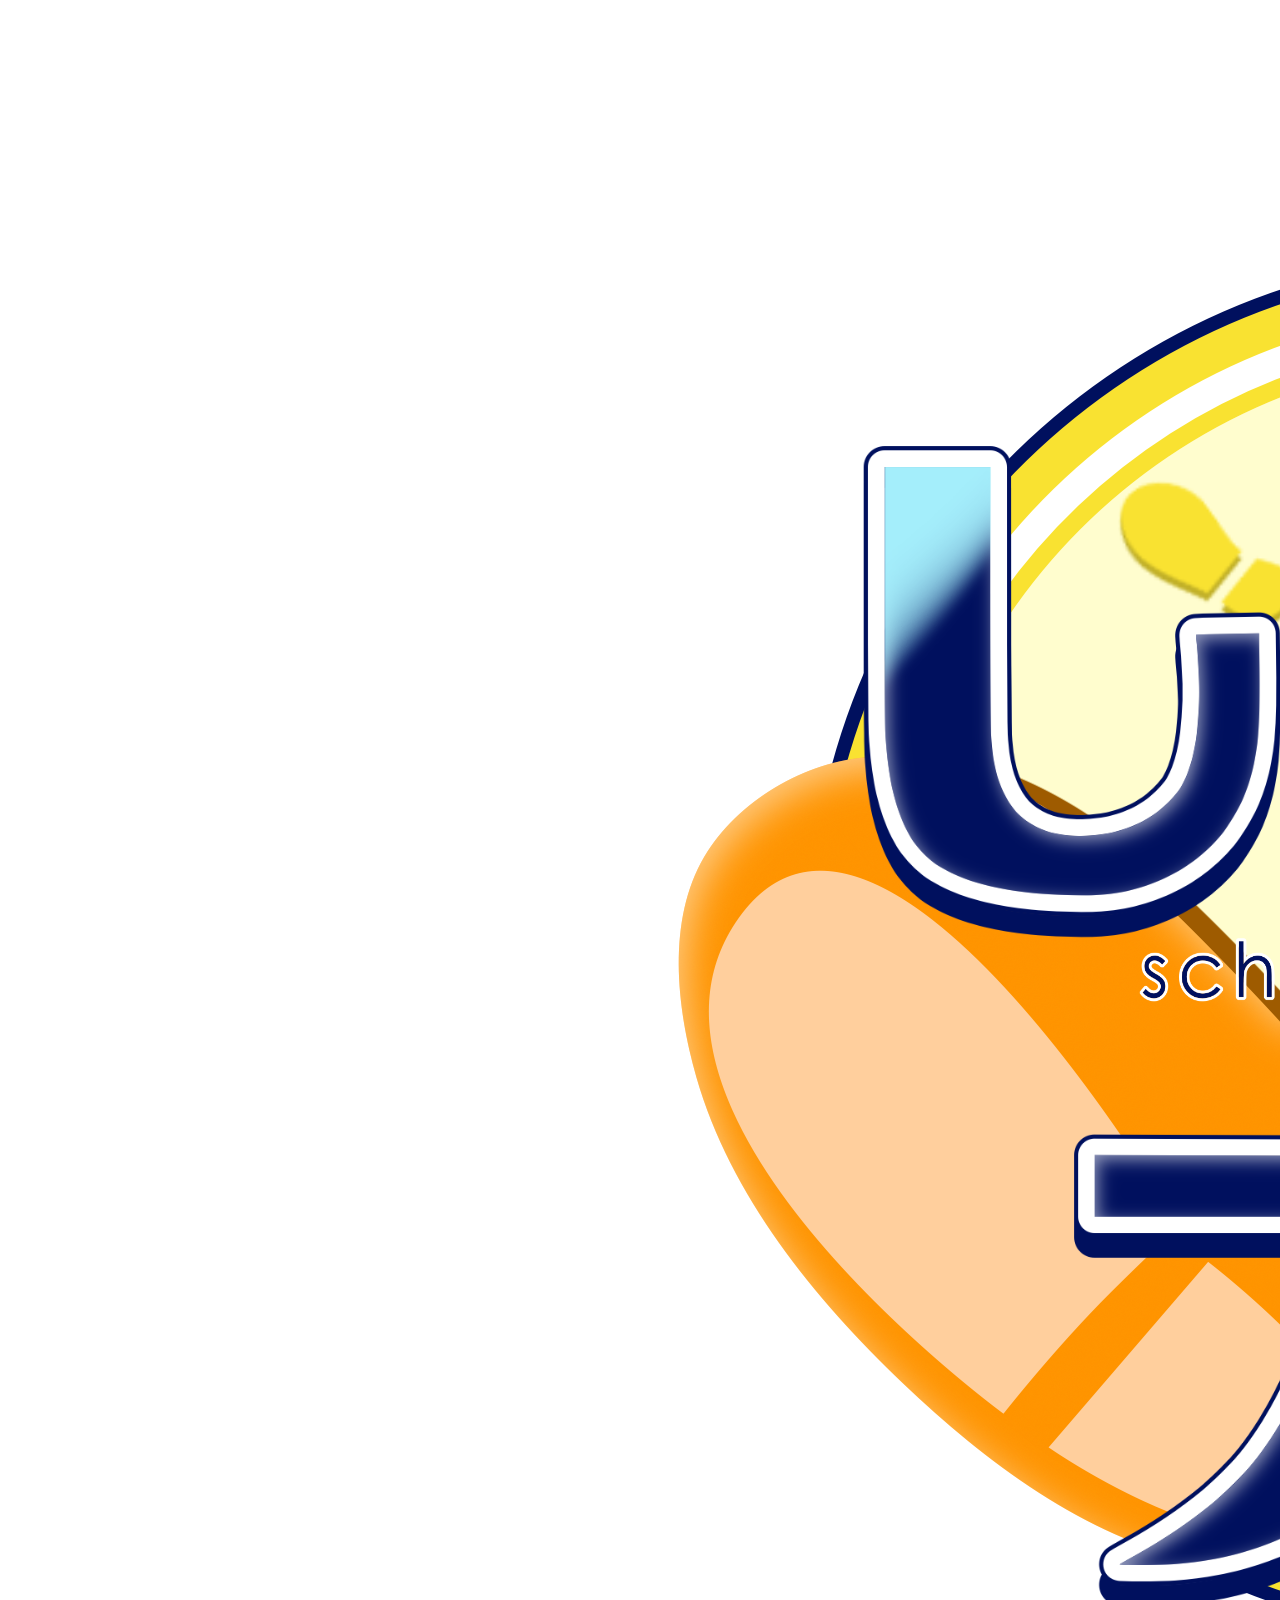
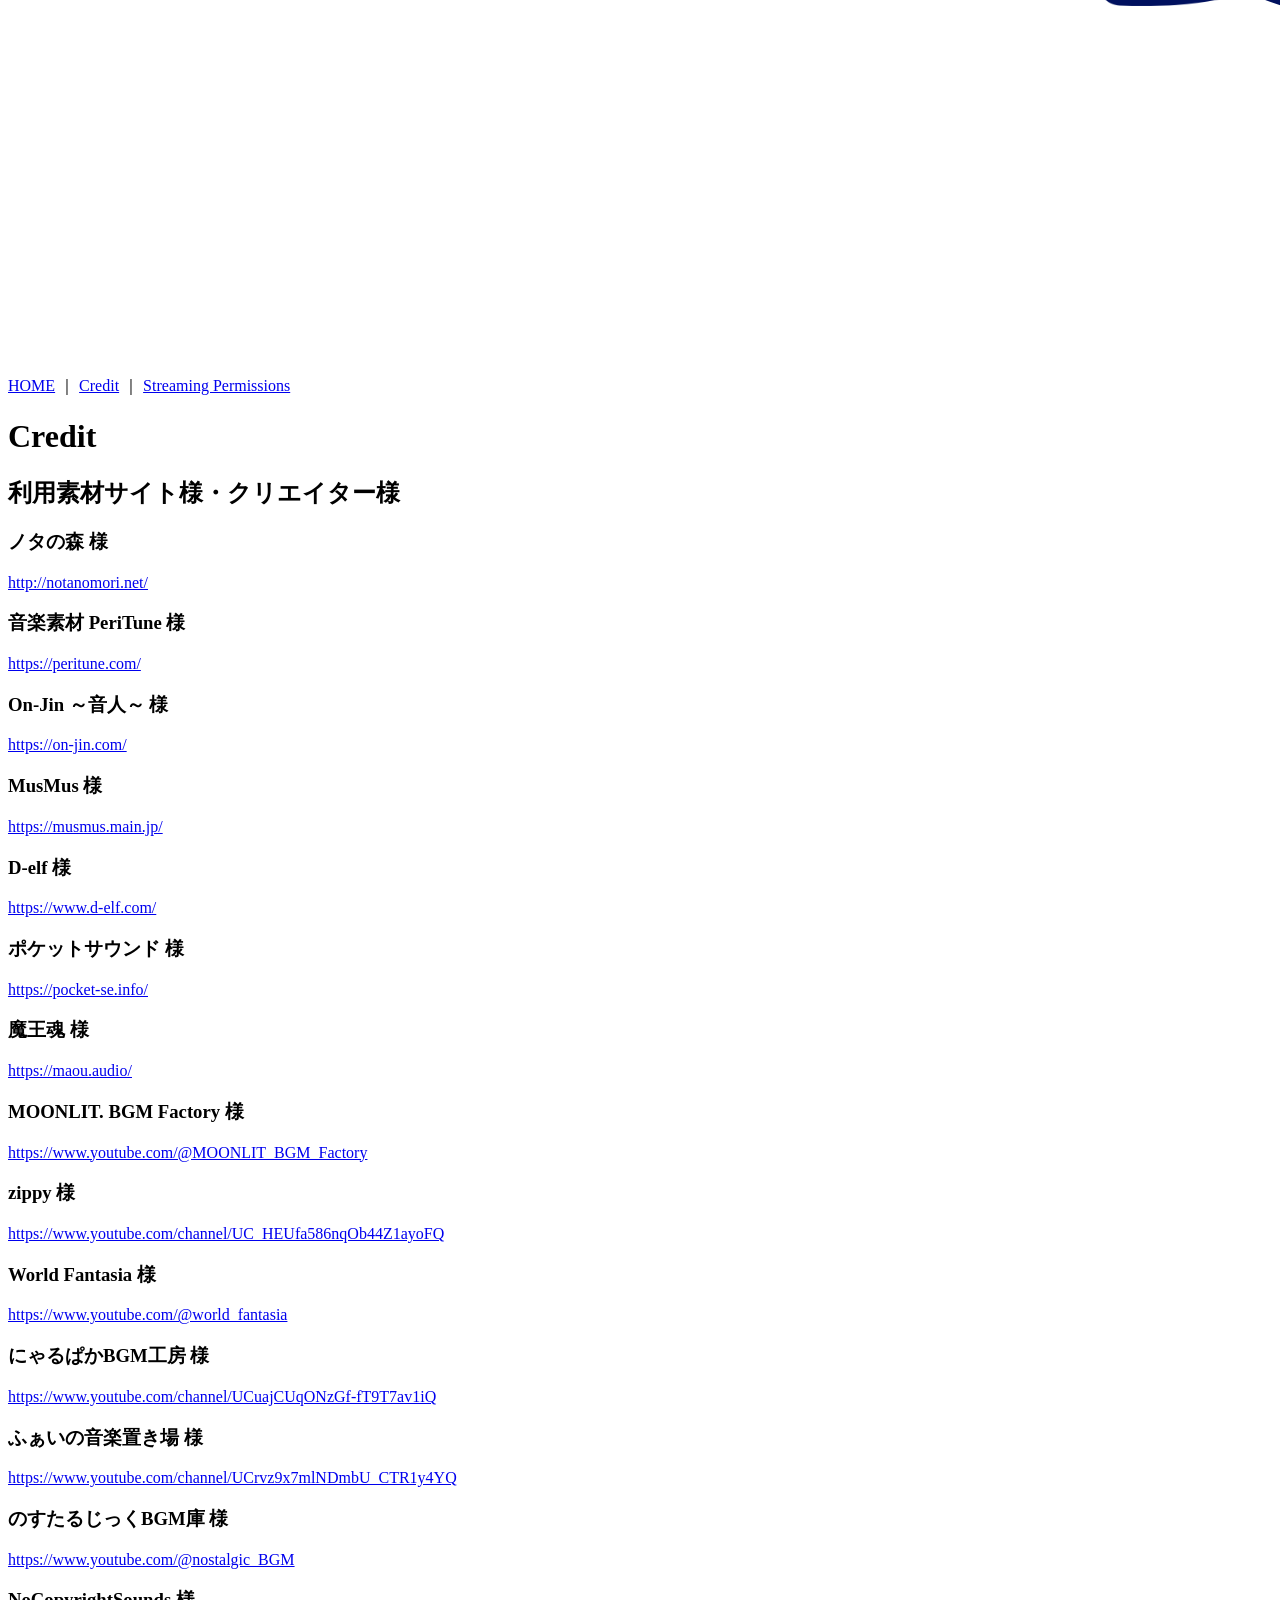
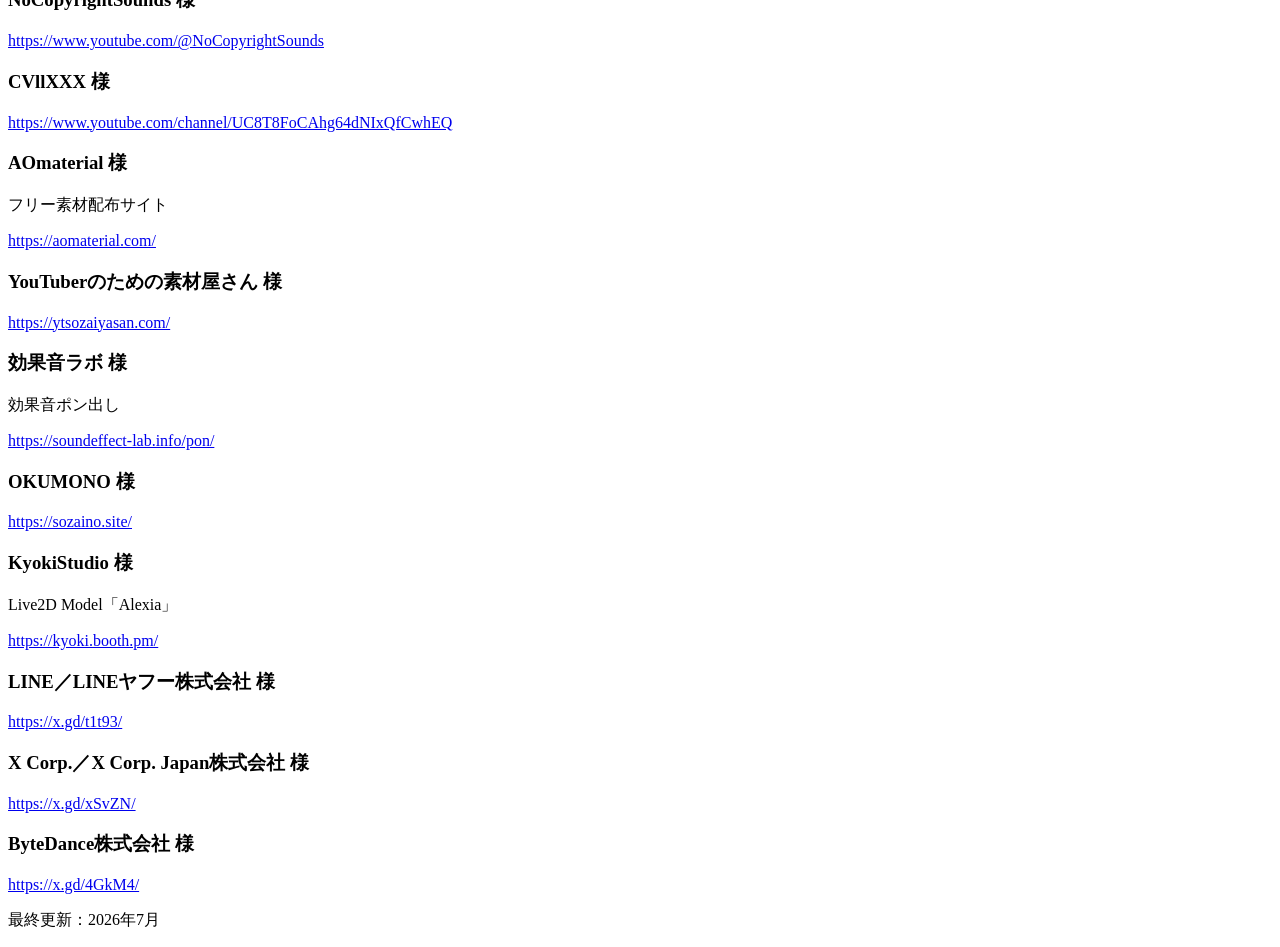
==== credit.html @ 4bc51a82 "Create credit.html" ====
<!DOCTYPE html>
<html lang="ja">
<head>
  <meta charset="UTF-8">
  <meta name="viewport" content="width=device-width, initial-scale=1.0">

  <title>Credit｜しゅりプロ</title>

  <meta
    name="description"
    content="しゅりプロが利用しているBGM、効果音、画像、動画素材等のクレジット一覧です。"
  >

  <link rel="stylesheet" href="./style.css">
</head>

<body>

  <div class="page">

    <!-- ロゴ -->
    <header class="site-header">
      <a href="./index.html" class="logo-link" aria-label="HOMEへ戻る">
        <img
          src="./images/shuripro_logo.png"
          alt="しゅりプロ"
          class="site-logo"
        >
      </a>
    </header>

    <!-- ナビゲーション -->
    <nav class="global-nav" aria-label="メインメニュー">
      <a href="./index.html" class="nav-link">HOME</a>
      <span class="nav-separator">｜</span>

      <a href="./credit.html" class="nav-link active">Credit</a>
      <span class="nav-separator">｜</span>

      <a href="./permissions.html" class="nav-link">
        Streaming Permissions
      </a>
    </nav>

    <!-- メインコンテンツ -->
    <main class="main-content fade-in">

      <h1 class="page-title">Credit</h1>

      <section class="content-section">

        <h2 class="section-title">
          利用素材サイト様・クリエイター様
        </h2>

        <div class="credit-list">

          <article class="credit-item">
            <h3>ノタの森 様</h3>
            <a
              href="http://notanomori.net/"
              target="_blank"
              rel="noopener noreferrer"
            >
              http://notanomori.net/
            </a>
          </article>

          <article class="credit-item">
            <h3>音楽素材 PeriTune 様</h3>
            <a
              href="https://peritune.com/"
              target="_blank"
              rel="noopener noreferrer"
            >
              https://peritune.com/
            </a>
          </article>

          <article class="credit-item">
            <h3>On-Jin ～音人～ 様</h3>
            <a
              href="https://on-jin.com/"
              target="_blank"
              rel="noopener noreferrer"
            >
              https://on-jin.com/
            </a>
          </article>

          <article class="credit-item">
            <h3>MusMus 様</h3>
            <a
              href="https://musmus.main.jp/"
              target="_blank"
              rel="noopener noreferrer"
            >
              https://musmus.main.jp/
            </a>
          </article>

          <article class="credit-item">
            <h3>D-elf 様</h3>
            <a
              href="https://www.d-elf.com/"
              target="_blank"
              rel="noopener noreferrer"
            >
              https://www.d-elf.com/
            </a>
          </article>

          <article class="credit-item">
            <h3>ポケットサウンド 様</h3>
            <a
              href="https://pocket-se.info/"
              target="_blank"
              rel="noopener noreferrer"
            >
              https://pocket-se.info/
            </a>
          </article>

          <article class="credit-item">
            <h3>魔王魂 様</h3>
            <a
              href="https://maou.audio/"
              target="_blank"
              rel="noopener noreferrer"
            >
              https://maou.audio/
            </a>
          </article>

          <article class="credit-item">
            <h3>MOONLIT. BGM Factory 様</h3>
            <a
              href="https://www.youtube.com/@MOONLIT_BGM_Factory"
              target="_blank"
              rel="noopener noreferrer"
            >
              https://www.youtube.com/@MOONLIT_BGM_Factory
            </a>
          </article>

          <article class="credit-item">
            <h3>zippy 様</h3>
            <a
              href="https://www.youtube.com/channel/UC_HEUfa586nqOb44Z1ayoFQ"
              target="_blank"
              rel="noopener noreferrer"
            >
              https://www.youtube.com/channel/UC_HEUfa586nqOb44Z1ayoFQ
            </a>
          </article>

          <article class="credit-item">
            <h3>World Fantasia 様</h3>
            <a
              href="https://www.youtube.com/@world_fantasia"
              target="_blank"
              rel="noopener noreferrer"
            >
              https://www.youtube.com/@world_fantasia
            </a>
          </article>

          <article class="credit-item">
            <h3>にゃるぱかBGM工房 様</h3>
            <a
              href="https://www.youtube.com/channel/UCuajCUqONzGf-fT9T7av1iQ"
              target="_blank"
              rel="noopener noreferrer"
            >
              https://www.youtube.com/channel/UCuajCUqONzGf-fT9T7av1iQ
            </a>
          </article>

          <article class="credit-item">
            <h3>ふぁいの音楽置き場 様</h3>
            <a
              href="https://www.youtube.com/channel/UCrvz9x7mlNDmbU_CTR1y4YQ"
              target="_blank"
              rel="noopener noreferrer"
            >
              https://www.youtube.com/channel/UCrvz9x7mlNDmbU_CTR1y4YQ
            </a>
          </article>

          <article class="credit-item">
            <h3>のすたるじっくBGM庫 様</h3>
            <a
              href="https://www.youtube.com/@nostalgic_BGM"
              target="_blank"
              rel="noopener noreferrer"
            >
              https://www.youtube.com/@nostalgic_BGM
            </a>
          </article>

          <article class="credit-item">
            <h3>NoCopyrightSounds 様</h3>
            <a
              href="https://www.youtube.com/@NoCopyrightSounds"
              target="_blank"
              rel="noopener noreferrer"
            >
              https://www.youtube.com/@NoCopyrightSounds
            </a>
          </article>

          <article class="credit-item">
            <h3>CVllXXX 様</h3>
            <a
              href="https://www.youtube.com/channel/UC8T8FoCAhg64dNIxQfCwhEQ"
              target="_blank"
              rel="noopener noreferrer"
            >
              https://www.youtube.com/channel/UC8T8FoCAhg64dNIxQfCwhEQ
            </a>
          </article>

          <article class="credit-item">
            <h3>AOmaterial 様</h3>
            <p class="item-description">フリー素材配布サイト</p>
            <a
              href="https://aomaterial.com/"
              target="_blank"
              rel="noopener noreferrer"
            >
              https://aomaterial.com/
            </a>
          </article>

          <article class="credit-item">
            <h3>YouTuberのための素材屋さん 様</h3>
            <a
              href="https://ytsozaiyasan.com/"
              target="_blank"
              rel="noopener noreferrer"
            >
              https://ytsozaiyasan.com/
            </a>
          </article>

          <article class="credit-item">
            <h3>効果音ラボ 様</h3>
            <p class="item-description">効果音ポン出し</p>
            <a
              href="https://soundeffect-lab.info/pon/"
              target="_blank"
              rel="noopener noreferrer"
            >
              https://soundeffect-lab.info/pon/
            </a>
          </article>

          <article class="credit-item">
            <h3>OKUMONO 様</h3>
            <a
              href="https://sozaino.site/"
              target="_blank"
              rel="noopener noreferrer"
            >
              https://sozaino.site/
            </a>
          </article>

          <article class="credit-item">
            <h3>KyokiStudio 様</h3>
            <p class="item-description">
              Live2D Model「Alexia」
            </p>
            <a
              href="https://kyoki.booth.pm/"
              target="_blank"
              rel="noopener noreferrer"
            >
              https://kyoki.booth.pm/
            </a>
          </article>

          <article class="credit-item">
            <h3>LINE／LINEヤフー株式会社 様</h3>
            <a
              href="https://x.gd/t1t93/"
              target="_blank"
              rel="noopener noreferrer"
            >
              https://x.gd/t1t93/
            </a>
          </article>

          <article class="credit-item">
            <h3>X Corp.／X Corp. Japan株式会社 様</h3>
            <a
              href="https://x.gd/xSvZN/"
              target="_blank"
              rel="noopener noreferrer"
            >
              https://x.gd/xSvZN/
            </a>
          </article>

          <article class="credit-item">
            <h3>ByteDance株式会社 様</h3>
            <a
              href="https://x.gd/4GkM4/"
              target="_blank"
              rel="noopener noreferrer"
            >
              https://x.gd/4GkM4/
            </a>
          </article>

        </div>

      </section>

      <p class="updated">
        最終更新：2026年7月
      </p>

    </main>



  </div>

</body>
</html>
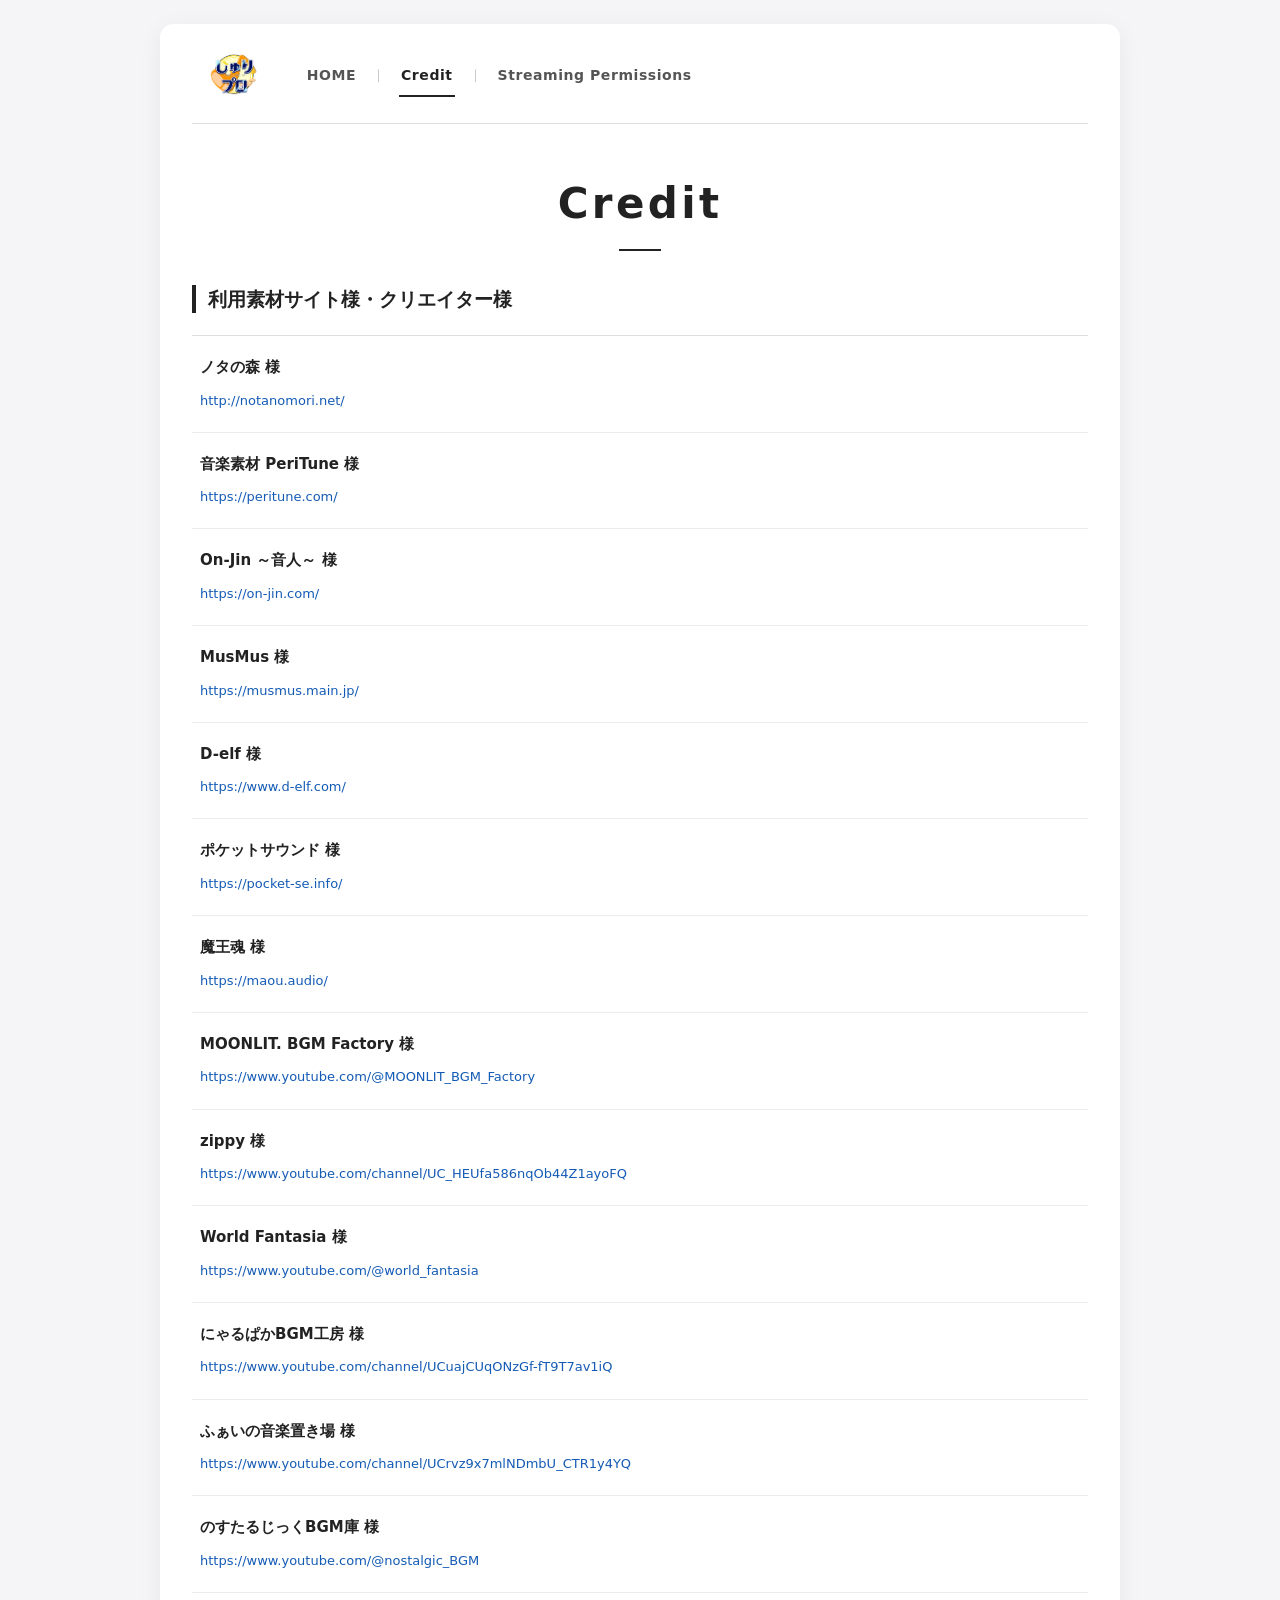
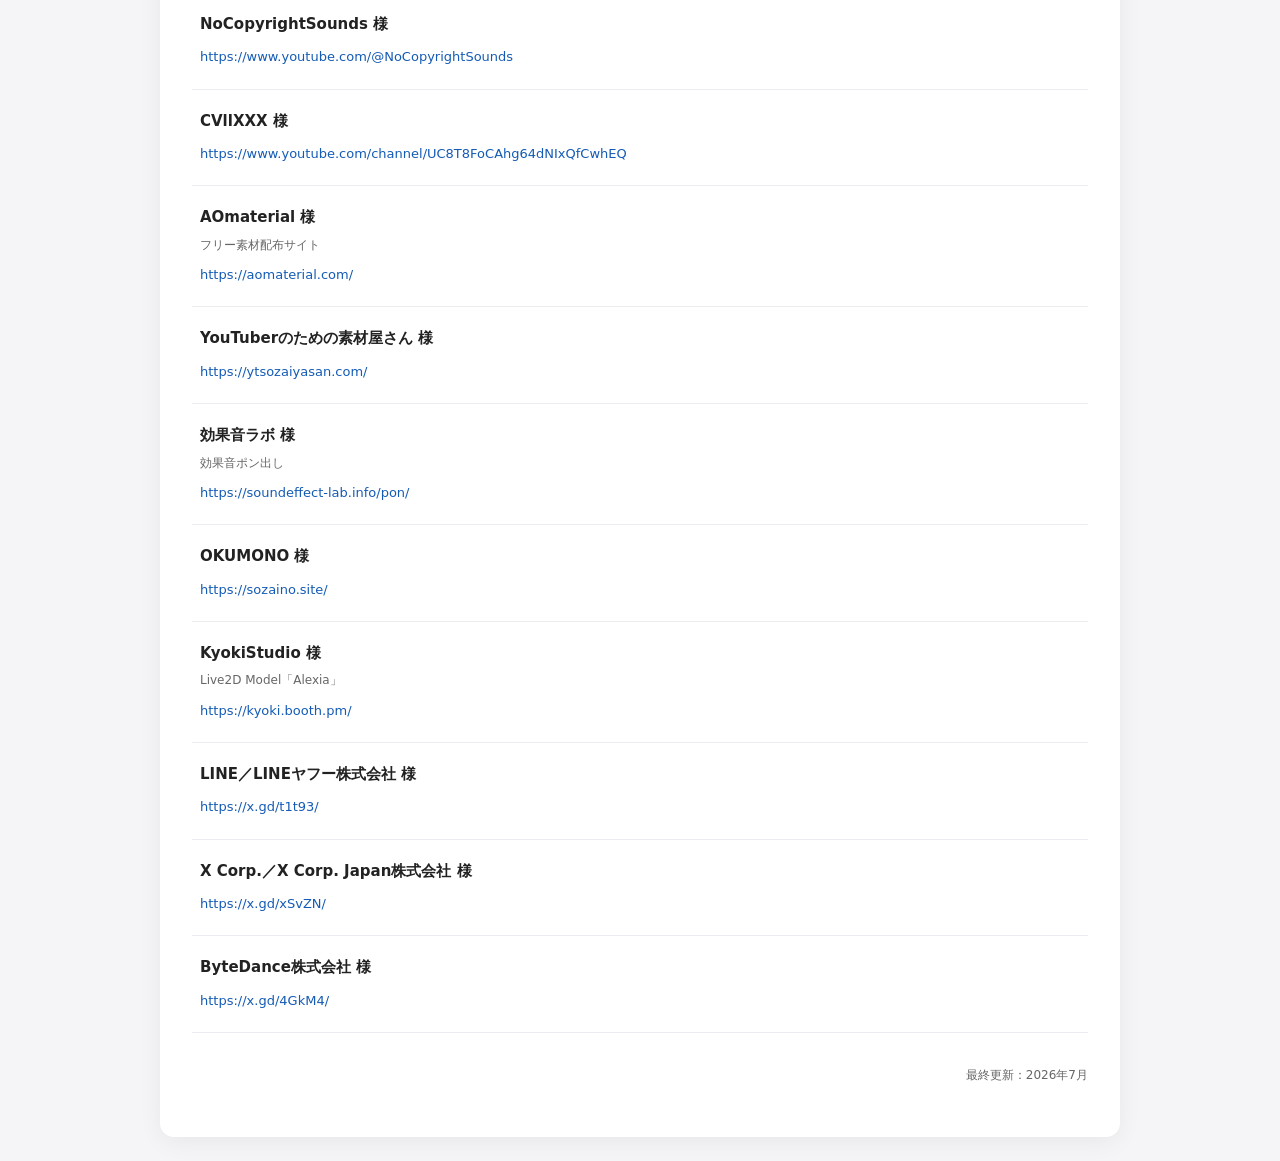
==== commit bc90d03d: "Update credit.html" ====
--- a/credit.html
+++ b/credit.html
@@ -1,8 +1,13 @@
 <!DOCTYPE html>
 <html lang="ja">
+
 <head>
   <meta charset="UTF-8">
-  <meta name="viewport" content="width=device-width, initial-scale=1.0">
+
+  <meta
+    name="viewport"
+    content="width=device-width, initial-scale=1.0"
+  >
 
   <title>Credit｜しゅりプロ</title>
 
@@ -11,36 +16,64 @@
     content="しゅりプロが利用しているBGM、効果音、画像、動画素材等のクレジット一覧です。"
   >
 
-  <link rel="stylesheet" href="./style.css">
+  <link
+    rel="stylesheet"
+    href="./style.css"
+  >
 </head>
 
 <body>
 
   <div class="page">
 
-    <!-- ロゴ -->
+    <!-- ヘッダー -->
     <header class="site-header">
-      <a href="./index.html" class="logo-link" aria-label="HOMEへ戻る">
+
+      <!-- 事務所ロゴ -->
+      <a
+        href="./index.html"
+        class="logo-link"
+        aria-label="HOMEへ戻る"
+      >
         <img
           src="./images/shuripro_logo.png"
           alt="しゅりプロ"
           class="site-logo"
         >
       </a>
+
+      <!-- ナビゲーション -->
+      <nav
+        class="global-nav"
+        aria-label="メインメニュー"
+      >
+        <a
+          href="./index.html"
+          class="nav-link"
+        >
+          HOME
+        </a>
+
+        <span class="nav-separator">｜</span>
+
+        <a
+          href="./credit.html"
+          class="nav-link active"
+        >
+          Credit
+        </a>
+
+        <span class="nav-separator">｜</span>
+
+        <a
+          href="./permissions.html"
+          class="nav-link"
+        >
+          Streaming Permissions
+        </a>
+      </nav>
+
     </header>
-
-    <!-- ナビゲーション -->
-    <nav class="global-nav" aria-label="メインメニュー">
-      <a href="./index.html" class="nav-link">HOME</a>
-      <span class="nav-separator">｜</span>
-
-      <a href="./credit.html" class="nav-link active">Credit</a>
-      <span class="nav-separator">｜</span>
-
-      <a href="./permissions.html" class="nav-link">
-        Streaming Permissions
-      </a>
-    </nav>
 
     <!-- メインコンテンツ -->
     <main class="main-content fade-in">
@@ -57,6 +90,7 @@
 
           <article class="credit-item">
             <h3>ノタの森 様</h3>
+
             <a
               href="http://notanomori.net/"
               target="_blank"
@@ -68,6 +102,7 @@
 
           <article class="credit-item">
             <h3>音楽素材 PeriTune 様</h3>
+
             <a
               href="https://peritune.com/"
               target="_blank"
@@ -79,6 +114,7 @@
 
           <article class="credit-item">
             <h3>On-Jin ～音人～ 様</h3>
+
             <a
               href="https://on-jin.com/"
               target="_blank"
@@ -90,6 +126,7 @@
 
           <article class="credit-item">
             <h3>MusMus 様</h3>
+
             <a
               href="https://musmus.main.jp/"
               target="_blank"
@@ -101,6 +138,7 @@
 
           <article class="credit-item">
             <h3>D-elf 様</h3>
+
             <a
               href="https://www.d-elf.com/"
               target="_blank"
@@ -112,6 +150,7 @@
 
           <article class="credit-item">
             <h3>ポケットサウンド 様</h3>
+
             <a
               href="https://pocket-se.info/"
               target="_blank"
@@ -123,6 +162,7 @@
 
           <article class="credit-item">
             <h3>魔王魂 様</h3>
+
             <a
               href="https://maou.audio/"
               target="_blank"
@@ -134,6 +174,7 @@
 
           <article class="credit-item">
             <h3>MOONLIT. BGM Factory 様</h3>
+
             <a
               href="https://www.youtube.com/@MOONLIT_BGM_Factory"
               target="_blank"
@@ -145,6 +186,7 @@
 
           <article class="credit-item">
             <h3>zippy 様</h3>
+
             <a
               href="https://www.youtube.com/channel/UC_HEUfa586nqOb44Z1ayoFQ"
               target="_blank"
@@ -156,6 +198,7 @@
 
           <article class="credit-item">
             <h3>World Fantasia 様</h3>
+
             <a
               href="https://www.youtube.com/@world_fantasia"
               target="_blank"
@@ -167,6 +210,7 @@
 
           <article class="credit-item">
             <h3>にゃるぱかBGM工房 様</h3>
+
             <a
               href="https://www.youtube.com/channel/UCuajCUqONzGf-fT9T7av1iQ"
               target="_blank"
@@ -178,6 +222,7 @@
 
           <article class="credit-item">
             <h3>ふぁいの音楽置き場 様</h3>
+
             <a
               href="https://www.youtube.com/channel/UCrvz9x7mlNDmbU_CTR1y4YQ"
               target="_blank"
@@ -189,6 +234,7 @@
 
           <article class="credit-item">
             <h3>のすたるじっくBGM庫 様</h3>
+
             <a
               href="https://www.youtube.com/@nostalgic_BGM"
               target="_blank"
@@ -200,6 +246,7 @@
 
           <article class="credit-item">
             <h3>NoCopyrightSounds 様</h3>
+
             <a
               href="https://www.youtube.com/@NoCopyrightSounds"
               target="_blank"
@@ -211,6 +258,7 @@
 
           <article class="credit-item">
             <h3>CVllXXX 様</h3>
+
             <a
               href="https://www.youtube.com/channel/UC8T8FoCAhg64dNIxQfCwhEQ"
               target="_blank"
@@ -222,7 +270,11 @@
 
           <article class="credit-item">
             <h3>AOmaterial 様</h3>
-            <p class="item-description">フリー素材配布サイト</p>
+
+            <p class="item-description">
+              フリー素材配布サイト
+            </p>
+
             <a
               href="https://aomaterial.com/"
               target="_blank"
@@ -234,6 +286,7 @@
 
           <article class="credit-item">
             <h3>YouTuberのための素材屋さん 様</h3>
+
             <a
               href="https://ytsozaiyasan.com/"
               target="_blank"
@@ -245,7 +298,11 @@
 
           <article class="credit-item">
             <h3>効果音ラボ 様</h3>
-            <p class="item-description">効果音ポン出し</p>
+
+            <p class="item-description">
+              効果音ポン出し
+            </p>
+
             <a
               href="https://soundeffect-lab.info/pon/"
               target="_blank"
@@ -257,6 +314,7 @@
 
           <article class="credit-item">
             <h3>OKUMONO 様</h3>
+
             <a
               href="https://sozaino.site/"
               target="_blank"
@@ -268,9 +326,11 @@
 
           <article class="credit-item">
             <h3>KyokiStudio 様</h3>
+
             <p class="item-description">
               Live2D Model「Alexia」
             </p>
+
             <a
               href="https://kyoki.booth.pm/"
               target="_blank"
@@ -282,6 +342,7 @@
 
           <article class="credit-item">
             <h3>LINE／LINEヤフー株式会社 様</h3>
+
             <a
               href="https://x.gd/t1t93/"
               target="_blank"
@@ -293,6 +354,7 @@
 
           <article class="credit-item">
             <h3>X Corp.／X Corp. Japan株式会社 様</h3>
+
             <a
               href="https://x.gd/xSvZN/"
               target="_blank"
@@ -304,6 +366,7 @@
 
           <article class="credit-item">
             <h3>ByteDance株式会社 様</h3>
+
             <a
               href="https://x.gd/4GkM4/"
               target="_blank"
@@ -323,9 +386,8 @@
 
     </main>
 
-
-
   </div>
 
 </body>
+
 </html>
--- a/style.css
+++ b/style.css
@@ -0,0 +1,733 @@
+/* =========================
+   基本設定
+========================= */
+
+:root {
+  --background-color: #f5f5f7;
+  --page-color: #ffffff;
+  --text-color: #222222;
+  --sub-text-color: #666666;
+  --border-color: #dedee3;
+  --light-border-color: #ececf0;
+  --link-color: #145bb5;
+  --accent-color: #222222;
+  --soft-background: #f8f8fa;
+  --success-color: #276749;
+  --success-background: #e7f6ed;
+}
+
+* {
+  box-sizing: border-box;
+}
+
+html {
+  scroll-behavior: smooth;
+}
+
+body {
+  margin: 0;
+  padding: 24px 12px;
+  font-family:
+    -apple-system,
+    BlinkMacSystemFont,
+    "Noto Sans JP",
+    "Yu Gothic",
+    "YuGothic",
+    "Hiragino Kaku Gothic ProN",
+    system-ui,
+    sans-serif;
+  line-height: 1.7;
+  background: var(--background-color);
+  color: var(--text-color);
+}
+
+a {
+  color: inherit;
+}
+
+img {
+  max-width: 100%;
+  height: auto;
+}
+
+
+/* =========================
+   ページ全体
+========================= */
+
+.page {
+  width: 100%;
+  max-width: 960px;
+  margin: 0 auto;
+  padding: 0 32px 36px;
+  background: var(--page-color);
+  border-radius: 14px;
+  box-shadow: 0 5px 24px rgba(0, 0, 0, 0.06);
+}
+
+
+/* =========================
+   ヘッダー
+========================= */
+
+.site-header {
+  display: flex;
+  align-items: center;
+  gap: 28px;
+  width: 100%;
+  padding: 24px 0 20px;
+  border-bottom: 1px solid var(--border-color);
+}
+
+
+/* =========================
+   ロゴ
+========================= */
+
+.logo-link {
+  display: inline-flex;
+  flex-shrink: 0;
+  align-items: center;
+  text-decoration: none;
+}
+
+.site-logo {
+  display: block;
+  width: auto;
+  height: 55px;
+  margin: 0;
+}
+
+
+/* =========================
+   ナビゲーション
+========================= */
+
+.global-nav {
+  display: flex;
+  justify-content: flex-start;
+  align-items: center;
+  gap: 14px;
+  width: auto;
+  padding: 0;
+  border: none;
+  text-align: left;
+}
+
+.nav-link {
+  position: relative;
+  display: inline-block;
+  flex-shrink: 0;
+  padding: 4px 2px;
+  color: #555555;
+  font-size: 14px;
+  font-weight: 600;
+  letter-spacing: 0.04em;
+  text-decoration: none;
+  transition:
+    color 0.25s ease,
+    transform 0.25s ease;
+}
+
+.nav-link::after {
+  content: "";
+  position: absolute;
+  right: 0;
+  bottom: -6px;
+  left: 0;
+  width: 0;
+  height: 2px;
+  margin: auto;
+  background: var(--accent-color);
+  transition: width 0.25s ease;
+}
+
+.nav-link:hover {
+  color: var(--text-color);
+  transform: translateY(-1px);
+}
+
+.nav-link:hover::after,
+.nav-link.active::after {
+  width: 100%;
+}
+
+.nav-link.active {
+  color: var(--text-color);
+}
+
+.nav-separator {
+  flex-shrink: 0;
+  color: #bbbbc1;
+  font-size: 13px;
+}
+
+
+/* =========================
+   メインコンテンツ
+========================= */
+
+.main-content {
+  padding: 54px 0 16px;
+}
+
+.page-title {
+  margin: 0 0 34px;
+  font-size: clamp(28px, 5vw, 42px);
+  font-weight: 700;
+  line-height: 1.25;
+  letter-spacing: 0.08em;
+  text-align: center;
+}
+
+.page-title::after {
+  content: "";
+  display: block;
+  width: 42px;
+  height: 2px;
+  margin: 18px auto 0;
+  background: var(--accent-color);
+}
+
+.page-subtitle {
+  max-width: 720px;
+  margin: -14px auto 40px;
+  color: var(--sub-text-color);
+  font-size: 14px;
+  text-align: center;
+}
+
+.content-section {
+  margin-top: 12px;
+}
+
+.section-title {
+  margin: 0 0 22px;
+  padding-left: 12px;
+  border-left: 4px solid var(--accent-color);
+  font-size: 19px;
+  line-height: 1.5;
+}
+
+
+/* =========================
+   HOME
+========================= */
+
+.intro-box {
+  padding: 27px 30px;
+  background: var(--soft-background);
+  border: 1px solid var(--light-border-color);
+  border-radius: 10px;
+}
+
+.lead {
+  margin: 0 0 16px;
+  font-size: 16px;
+}
+
+.note {
+  margin: 0;
+  color: #555555;
+  font-size: 13px;
+}
+
+.home-menu {
+  display: grid;
+  grid-template-columns: repeat(2, minmax(0, 1fr));
+  gap: 18px;
+  margin-top: 30px;
+}
+
+.menu-card {
+  position: relative;
+  display: flex;
+  flex-direction: column;
+  min-height: 150px;
+  padding: 25px 54px 25px 25px;
+  overflow: hidden;
+  border: 1px solid var(--border-color);
+  border-radius: 10px;
+  color: var(--text-color);
+  text-decoration: none;
+  transition:
+    transform 0.3s ease,
+    box-shadow 0.3s ease,
+    border-color 0.3s ease;
+}
+
+.menu-card:hover {
+  transform: translateY(-4px);
+  border-color: #bdbdc5;
+  box-shadow: 0 10px 26px rgba(0, 0, 0, 0.08);
+}
+
+.menu-card-en {
+  margin-bottom: 12px;
+  font-size: 18px;
+  font-weight: 700;
+  letter-spacing: 0.05em;
+}
+
+.menu-card-ja {
+  color: var(--sub-text-color);
+  font-size: 13px;
+}
+
+.menu-card-arrow {
+  position: absolute;
+  right: 23px;
+  bottom: 21px;
+  font-size: 25px;
+  line-height: 1;
+  transition: transform 0.3s ease;
+}
+
+.menu-card:hover .menu-card-arrow {
+  transform: translateX(5px);
+}
+
+
+/* =========================
+   Credit
+========================= */
+
+.credit-list {
+  border-top: 1px solid var(--border-color);
+}
+
+.credit-item {
+  margin: 0;
+  padding: 19px 8px;
+  border-bottom: 1px solid var(--light-border-color);
+  transition:
+    background-color 0.25s ease,
+    padding-left 0.25s ease;
+}
+
+.credit-item:hover {
+  padding-left: 14px;
+  background: #fafafd;
+}
+
+.credit-item h3 {
+  margin: 0 0 5px;
+  font-size: 15px;
+  font-weight: 600;
+}
+
+.credit-item a {
+  display: inline-block;
+  max-width: 100%;
+  color: var(--link-color);
+  font-size: 13px;
+  text-decoration: none;
+  overflow-wrap: anywhere;
+  word-break: break-word;
+}
+
+.credit-item a:hover {
+  text-decoration: underline;
+}
+
+.item-description {
+  margin: -1px 0 5px;
+  color: var(--sub-text-color);
+  font-size: 12px;
+}
+
+
+/* =========================
+   Streaming Permissions
+========================= */
+
+.permission-list {
+  display: flex;
+  flex-direction: column;
+  gap: 30px;
+}
+
+.permission-company {
+  overflow: hidden;
+  border: 1px solid var(--border-color);
+  border-radius: 12px;
+  background: #ffffff;
+  transition:
+    transform 0.3s ease,
+    box-shadow 0.3s ease;
+}
+
+.permission-company:hover {
+  transform: translateY(-3px);
+  box-shadow: 0 10px 26px rgba(0, 0, 0, 0.07);
+}
+
+.company-heading {
+  padding: 22px 25px;
+  background: var(--soft-background);
+  border-bottom: 1px solid var(--border-color);
+}
+
+.company-label {
+  margin: 0 0 5px;
+  color: #888890;
+  font-size: 10px;
+  font-weight: 700;
+  letter-spacing: 0.14em;
+}
+
+.company-name {
+  margin: 0;
+  font-size: 19px;
+  line-height: 1.5;
+}
+
+.permission-works {
+  padding: 0 25px;
+}
+
+.permission-work {
+  display: flex;
+  justify-content: space-between;
+  align-items: flex-start;
+  gap: 22px;
+  padding: 27px 0;
+  border-bottom: 1px solid var(--light-border-color);
+}
+
+.permission-work:last-child {
+  border-bottom: none;
+}
+
+.permission-information {
+  flex: 1;
+  min-width: 0;
+}
+
+.work-label {
+  margin: 0 0 3px;
+  color: #888890;
+  font-size: 10px;
+  font-weight: 700;
+  letter-spacing: 0.14em;
+}
+
+.work-title {
+  margin: 0 0 19px;
+  font-size: 22px;
+  line-height: 1.4;
+}
+
+.permission-details {
+  margin: 0;
+}
+
+.detail-row {
+  display: grid;
+  grid-template-columns: 140px 1fr;
+  gap: 14px;
+  padding: 8px 0;
+  border-top: 1px dotted #dddddf;
+}
+
+.detail-row dt {
+  color: var(--sub-text-color);
+  font-size: 13px;
+  font-weight: 500;
+}
+
+.detail-row dd {
+  margin: 0;
+  font-size: 13px;
+}
+
+.permission-status {
+  flex-shrink: 0;
+  padding-top: 4px;
+}
+
+.status-badge {
+  display: inline-flex;
+  align-items: center;
+  gap: 7px;
+  padding: 7px 12px;
+  color: var(--success-color);
+  background: var(--success-background);
+  border: 1px solid #c6e8d3;
+  border-radius: 999px;
+  font-size: 11px;
+  font-weight: 700;
+  white-space: nowrap;
+}
+
+.status-badge::before {
+  content: "";
+  width: 7px;
+  height: 7px;
+  background: #35a765;
+  border-radius: 50%;
+  animation: statusGlow 2.2s ease-in-out infinite;
+}
+
+.permission-notice {
+  margin-top: 32px;
+  padding: 19px 22px;
+  color: #555555;
+  background: var(--soft-background);
+  border-left: 3px solid #777777;
+  font-size: 12px;
+}
+
+.permission-notice p {
+  margin: 0;
+}
+
+.permission-notice p + p {
+  margin-top: 8px;
+}
+
+
+/* =========================
+   更新日
+========================= */
+
+.updated {
+  margin: 32px 0 0;
+  color: var(--sub-text-color);
+  font-size: 12px;
+  text-align: right;
+}
+
+
+/* =========================
+   アニメーション
+========================= */
+
+.fade-in {
+  animation: fadeIn 0.7s ease both;
+}
+
+@keyframes fadeIn {
+  from {
+    opacity: 0;
+    transform: translateY(8px);
+  }
+
+  to {
+    opacity: 1;
+    transform: translateY(0);
+  }
+}
+
+@keyframes statusGlow {
+  0%,
+  100% {
+    box-shadow: 0 0 0 0 rgba(53, 167, 101, 0.2);
+  }
+
+  50% {
+    box-shadow: 0 0 0 5px rgba(53, 167, 101, 0);
+  }
+}
+
+
+/* =========================
+   タブレット・スマートフォン
+========================= */
+
+@media (max-width: 760px) {
+  body {
+    padding: 0;
+    background: #ffffff;
+  }
+
+  .page {
+    max-width: none;
+    min-height: 100vh;
+    padding: 0 17px 30px;
+    border-radius: 0;
+    box-shadow: none;
+  }
+
+  .site-header {
+    flex-direction: column;
+    align-items: flex-start;
+    gap: 8px;
+    padding: 20px 0 14px;
+  }
+
+  .site-logo {
+    height: 48px;
+  }
+
+  .global-nav {
+    width: 100%;
+    gap: 8px;
+    padding: 10px 0 5px;
+    overflow-x: auto;
+    white-space: nowrap;
+    scrollbar-width: none;
+  }
+
+  .global-nav::-webkit-scrollbar {
+    display: none;
+  }
+
+  .nav-link {
+    font-size: 12px;
+  }
+
+  .nav-separator {
+    font-size: 11px;
+  }
+
+  .main-content {
+    padding-top: 42px;
+  }
+
+  .page-title {
+    margin-bottom: 29px;
+    font-size: 29px;
+  }
+
+  .page-subtitle {
+    margin-top: -10px;
+    margin-bottom: 31px;
+    font-size: 12px;
+  }
+
+  .intro-box {
+    padding: 21px 18px;
+  }
+
+  .lead {
+    font-size: 14px;
+  }
+
+  .lead br {
+    display: none;
+  }
+
+  .note {
+    font-size: 12px;
+  }
+
+  .home-menu {
+    grid-template-columns: 1fr;
+  }
+
+  .menu-card {
+    min-height: 135px;
+  }
+
+  .section-title {
+    font-size: 17px;
+  }
+
+  .credit-item {
+    padding-right: 3px;
+    padding-left: 3px;
+  }
+
+  .credit-item:hover {
+    padding-left: 7px;
+  }
+
+  .company-heading {
+    padding: 19px 18px;
+  }
+
+  .company-name {
+    font-size: 16px;
+  }
+
+  .permission-works {
+    padding: 0 18px;
+  }
+
+  .permission-work {
+    flex-direction: column;
+    gap: 18px;
+    padding: 23px 0;
+  }
+
+  .work-title {
+    font-size: 19px;
+  }
+
+  .detail-row {
+    grid-template-columns: 1fr;
+    gap: 2px;
+  }
+
+  .permission-status {
+    padding-top: 0;
+  }
+
+  .updated {
+    text-align: left;
+  }
+}
+
+
+/* =========================
+   小さいスマートフォン
+========================= */
+
+@media (max-width: 420px) {
+  .page {
+    padding-right: 14px;
+    padding-left: 14px;
+  }
+
+  .site-logo {
+    height: 44px;
+  }
+
+  .global-nav {
+    gap: 6px;
+  }
+
+  .nav-link {
+    font-size: 11px;
+  }
+
+  .nav-separator {
+    font-size: 10px;
+  }
+
+  .page-title {
+    font-size: 26px;
+  }
+
+  .intro-box {
+    padding: 18px 15px;
+  }
+
+  .menu-card {
+    padding: 22px 48px 22px 20px;
+  }
+
+  .menu-card-en {
+    font-size: 16px;
+  }
+}
+
+
+/* =========================
+   動きを減らす設定への対応
+========================= */
+
+@media (prefers-reduced-motion: reduce) {
+  html {
+    scroll-behavior: auto;
+  }
+
+  *,
+  *::before,
+  *::after {
+    animation-duration: 0.01ms !important;
+    animation-iteration-count: 1 !important;
+    transition-duration: 0.01ms !important;
+  }
+}
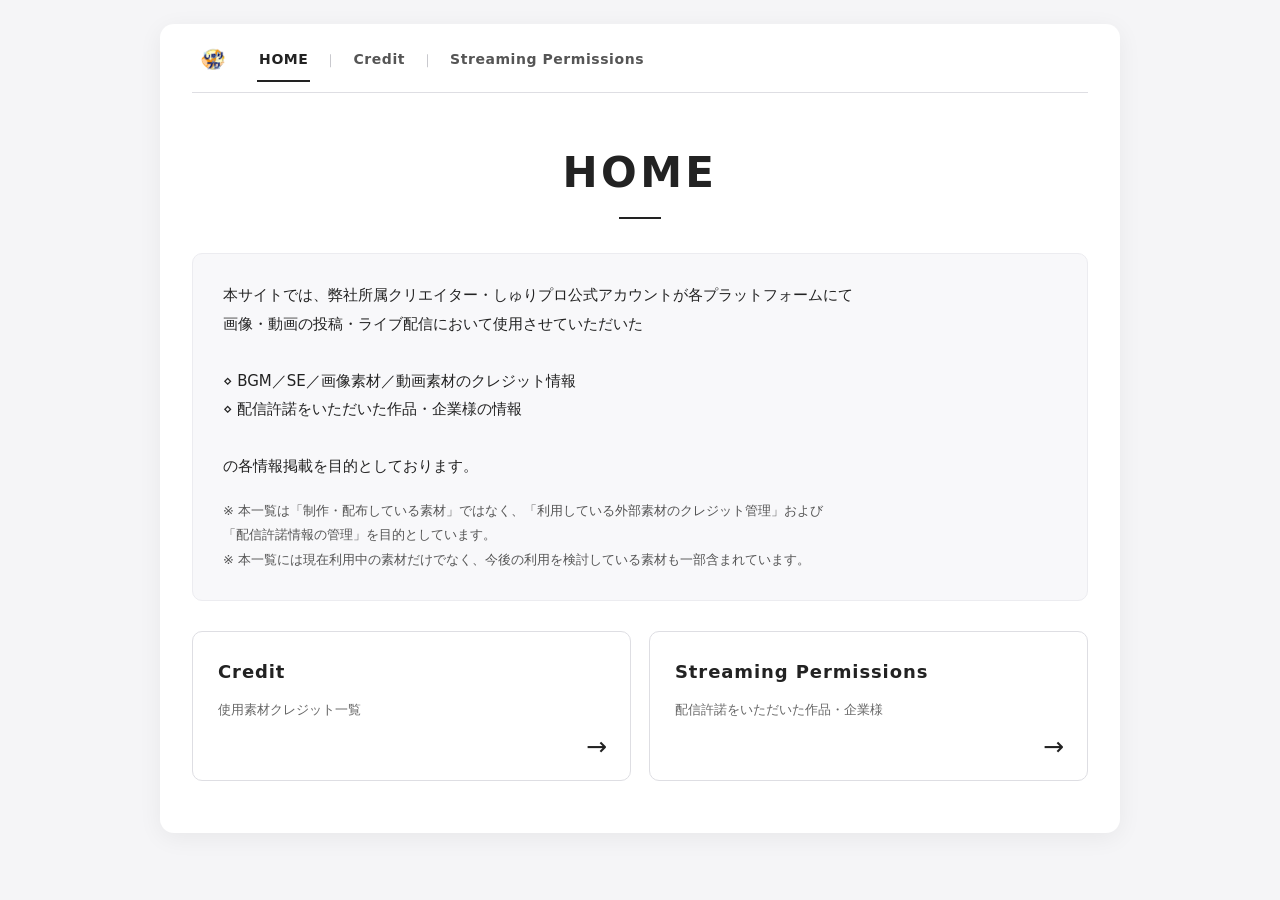
==== commit c72ed2df: "Update credit.html" ====
--- a/credit.html
+++ b/credit.html
@@ -9,11 +9,11 @@
     content="width=device-width, initial-scale=1.0"
   >
 
-  <title>Credit｜しゅりプロ</title>
+  <title>HOME｜しゅりプロ</title>
 
   <meta
     name="description"
-    content="しゅりプロが利用しているBGM、効果音、画像、動画素材等のクレジット一覧です。"
+    content="しゅりプロが利用している素材のクレジット情報や、配信許諾をいただいた作品・企業様の情報を掲載しています。"
   >
 
   <link
@@ -29,7 +29,7 @@
     <!-- ヘッダー -->
     <header class="site-header">
 
-      <!-- 事務所ロゴ -->
+      <!-- ロゴ -->
       <a
         href="./index.html"
         class="logo-link"
@@ -39,6 +39,7 @@
           src="./images/shuripro_logo.png"
           alt="しゅりプロ"
           class="site-logo"
+          style="height:28px;"
         >
       </a>
 
@@ -47,23 +48,35 @@
         class="global-nav"
         aria-label="メインメニュー"
       >
+
         <a
           href="./index.html"
-          class="nav-link"
+          class="nav-link active"
+          aria-current="page"
         >
           HOME
         </a>
 
-        <span class="nav-separator">｜</span>
+        <span
+          class="nav-separator"
+          aria-hidden="true"
+        >
+          ｜
+        </span>
 
         <a
           href="./credit.html"
-          class="nav-link active"
+          class="nav-link"
         >
           Credit
         </a>
 
-        <span class="nav-separator">｜</span>
+        <span
+          class="nav-separator"
+          aria-hidden="true"
+        >
+          ｜
+        </span>
 
         <a
           href="./permissions.html"
@@ -71,318 +84,84 @@
         >
           Streaming Permissions
         </a>
+
       </nav>
 
     </header>
 
-    <!-- メインコンテンツ -->
+    <!-- メイン -->
     <main class="main-content fade-in">
 
-      <h1 class="page-title">Credit</h1>
+      <h1 class="page-title">
+        HOME
+      </h1>
 
-      <section class="content-section">
+      <div class="intro-box">
 
-        <h2 class="section-title">
-          利用素材サイト様・クリエイター様
-        </h2>
+        <p class="lead">
+          本サイトでは、弊社所属クリエイター・しゅりプロ公式アカウントが各プラットフォームにて<br>
+          画像・動画の投稿・ライブ配信において使用させていただいた<br>
+          <br>
+          ⋄ BGM／SE／画像素材／動画素材のクレジット情報<br>
+          ⋄ 配信許諾をいただいた作品・企業様の情報<br>
+          <br>
+          の各情報掲載を目的としております。
+        </p>
 
-        <div class="credit-list">
+        <p class="note">
+          ※ 本一覧は「制作・配布している素材」ではなく、「利用している外部素材のクレジット管理」および<br>
+          「配信許諾情報の管理」を目的としています。<br>
+          ※ 本一覧には現在利用中の素材だけでなく、今後の利用を検討している素材も一部含まれています。
+        </p>
 
-          <article class="credit-item">
-            <h3>ノタの森 様</h3>
+      </div>
 
-            <a
-              href="http://notanomori.net/"
-              target="_blank"
-              rel="noopener noreferrer"
-            >
-              http://notanomori.net/
-            </a>
-          </article>
+      <section class="home-menu">
 
-          <article class="credit-item">
-            <h3>音楽素材 PeriTune 様</h3>
+        <a
+          href="./credit.html"
+          class="menu-card"
+        >
+          <span class="menu-card-en">
+            Credit
+          </span>
 
-            <a
-              href="https://peritune.com/"
-              target="_blank"
-              rel="noopener noreferrer"
-            >
-              https://peritune.com/
-            </a>
-          </article>
+          <span class="menu-card-ja">
+            使用素材クレジット一覧
+          </span>
 
-          <article class="credit-item">
-            <h3>On-Jin ～音人～ 様</h3>
+          <span
+            class="menu-card-arrow"
+            aria-hidden="true"
+          >
+            →
+          </span>
 
-            <a
-              href="https://on-jin.com/"
-              target="_blank"
-              rel="noopener noreferrer"
-            >
-              https://on-jin.com/
-            </a>
-          </article>
+        </a>
 
-          <article class="credit-item">
-            <h3>MusMus 様</h3>
+        <a
+          href="./permissions.html"
+          class="menu-card"
+        >
 
-            <a
-              href="https://musmus.main.jp/"
-              target="_blank"
-              rel="noopener noreferrer"
-            >
-              https://musmus.main.jp/
-            </a>
-          </article>
+          <span class="menu-card-en">
+            Streaming Permissions
+          </span>
 
-          <article class="credit-item">
-            <h3>D-elf 様</h3>
+          <span class="menu-card-ja">
+            配信許諾をいただいた作品・企業様
+          </span>
 
-            <a
-              href="https://www.d-elf.com/"
-              target="_blank"
-              rel="noopener noreferrer"
-            >
-              https://www.d-elf.com/
-            </a>
-          </article>
+          <span
+            class="menu-card-arrow"
+            aria-hidden="true"
+          >
+            →
+          </span>
 
-          <article class="credit-item">
-            <h3>ポケットサウンド 様</h3>
-
-            <a
-              href="https://pocket-se.info/"
-              target="_blank"
-              rel="noopener noreferrer"
-            >
-              https://pocket-se.info/
-            </a>
-          </article>
-
-          <article class="credit-item">
-            <h3>魔王魂 様</h3>
-
-            <a
-              href="https://maou.audio/"
-              target="_blank"
-              rel="noopener noreferrer"
-            >
-              https://maou.audio/
-            </a>
-          </article>
-
-          <article class="credit-item">
-            <h3>MOONLIT. BGM Factory 様</h3>
-
-            <a
-              href="https://www.youtube.com/@MOONLIT_BGM_Factory"
-              target="_blank"
-              rel="noopener noreferrer"
-            >
-              https://www.youtube.com/@MOONLIT_BGM_Factory
-            </a>
-          </article>
-
-          <article class="credit-item">
-            <h3>zippy 様</h3>
-
-            <a
-              href="https://www.youtube.com/channel/UC_HEUfa586nqOb44Z1ayoFQ"
-              target="_blank"
-              rel="noopener noreferrer"
-            >
-              https://www.youtube.com/channel/UC_HEUfa586nqOb44Z1ayoFQ
-            </a>
-          </article>
-
-          <article class="credit-item">
-            <h3>World Fantasia 様</h3>
-
-            <a
-              href="https://www.youtube.com/@world_fantasia"
-              target="_blank"
-              rel="noopener noreferrer"
-            >
-              https://www.youtube.com/@world_fantasia
-            </a>
-          </article>
-
-          <article class="credit-item">
-            <h3>にゃるぱかBGM工房 様</h3>
-
-            <a
-              href="https://www.youtube.com/channel/UCuajCUqONzGf-fT9T7av1iQ"
-              target="_blank"
-              rel="noopener noreferrer"
-            >
-              https://www.youtube.com/channel/UCuajCUqONzGf-fT9T7av1iQ
-            </a>
-          </article>
-
-          <article class="credit-item">
-            <h3>ふぁいの音楽置き場 様</h3>
-
-            <a
-              href="https://www.youtube.com/channel/UCrvz9x7mlNDmbU_CTR1y4YQ"
-              target="_blank"
-              rel="noopener noreferrer"
-            >
-              https://www.youtube.com/channel/UCrvz9x7mlNDmbU_CTR1y4YQ
-            </a>
-          </article>
-
-          <article class="credit-item">
-            <h3>のすたるじっくBGM庫 様</h3>
-
-            <a
-              href="https://www.youtube.com/@nostalgic_BGM"
-              target="_blank"
-              rel="noopener noreferrer"
-            >
-              https://www.youtube.com/@nostalgic_BGM
-            </a>
-          </article>
-
-          <article class="credit-item">
-            <h3>NoCopyrightSounds 様</h3>
-
-            <a
-              href="https://www.youtube.com/@NoCopyrightSounds"
-              target="_blank"
-              rel="noopener noreferrer"
-            >
-              https://www.youtube.com/@NoCopyrightSounds
-            </a>
-          </article>
-
-          <article class="credit-item">
-            <h3>CVllXXX 様</h3>
-
-            <a
-              href="https://www.youtube.com/channel/UC8T8FoCAhg64dNIxQfCwhEQ"
-              target="_blank"
-              rel="noopener noreferrer"
-            >
-              https://www.youtube.com/channel/UC8T8FoCAhg64dNIxQfCwhEQ
-            </a>
-          </article>
-
-          <article class="credit-item">
-            <h3>AOmaterial 様</h3>
-
-            <p class="item-description">
-              フリー素材配布サイト
-            </p>
-
-            <a
-              href="https://aomaterial.com/"
-              target="_blank"
-              rel="noopener noreferrer"
-            >
-              https://aomaterial.com/
-            </a>
-          </article>
-
-          <article class="credit-item">
-            <h3>YouTuberのための素材屋さん 様</h3>
-
-            <a
-              href="https://ytsozaiyasan.com/"
-              target="_blank"
-              rel="noopener noreferrer"
-            >
-              https://ytsozaiyasan.com/
-            </a>
-          </article>
-
-          <article class="credit-item">
-            <h3>効果音ラボ 様</h3>
-
-            <p class="item-description">
-              効果音ポン出し
-            </p>
-
-            <a
-              href="https://soundeffect-lab.info/pon/"
-              target="_blank"
-              rel="noopener noreferrer"
-            >
-              https://soundeffect-lab.info/pon/
-            </a>
-          </article>
-
-          <article class="credit-item">
-            <h3>OKUMONO 様</h3>
-
-            <a
-              href="https://sozaino.site/"
-              target="_blank"
-              rel="noopener noreferrer"
-            >
-              https://sozaino.site/
-            </a>
-          </article>
-
-          <article class="credit-item">
-            <h3>KyokiStudio 様</h3>
-
-            <p class="item-description">
-              Live2D Model「Alexia」
-            </p>
-
-            <a
-              href="https://kyoki.booth.pm/"
-              target="_blank"
-              rel="noopener noreferrer"
-            >
-              https://kyoki.booth.pm/
-            </a>
-          </article>
-
-          <article class="credit-item">
-            <h3>LINE／LINEヤフー株式会社 様</h3>
-
-            <a
-              href="https://x.gd/t1t93/"
-              target="_blank"
-              rel="noopener noreferrer"
-            >
-              https://x.gd/t1t93/
-            </a>
-          </article>
-
-          <article class="credit-item">
-            <h3>X Corp.／X Corp. Japan株式会社 様</h3>
-
-            <a
-              href="https://x.gd/xSvZN/"
-              target="_blank"
-              rel="noopener noreferrer"
-            >
-              https://x.gd/xSvZN/
-            </a>
-          </article>
-
-          <article class="credit-item">
-            <h3>ByteDance株式会社 様</h3>
-
-            <a
-              href="https://x.gd/4GkM4/"
-              target="_blank"
-              rel="noopener noreferrer"
-            >
-              https://x.gd/4GkM4/
-            </a>
-          </article>
-
-        </div>
+        </a>
 
       </section>
-
-      <p class="updated">
-        最終更新：2026年7月
-      </p>
 
     </main>
 
--- a/style.css
+++ b/style.css
@@ -16,7 +16,9 @@
   --success-background: #e7f6ed;
 }
 
-* {
+*,
+*::before,
+*::after {
   box-sizing: border-box;
 }
 
@@ -27,6 +29,8 @@
 body {
   margin: 0;
   padding: 24px 12px;
+  color: var(--text-color);
+  background: var(--background-color);
   font-family:
     -apple-system,
     BlinkMacSystemFont,
@@ -37,8 +41,6 @@
     system-ui,
     sans-serif;
   line-height: 1.7;
-  background: var(--background-color);
-  color: var(--text-color);
 }
 
 a {
@@ -73,9 +75,9 @@
 .site-header {
   display: flex;
   align-items: center;
-  gap: 28px;
-  width: 100%;
-  padding: 24px 0 20px;
+  gap: 22px;
+  width: 100%;
+  padding: 20px 0 16px;
   border-bottom: 1px solid var(--border-color);
 }
 
@@ -88,14 +90,17 @@
   display: inline-flex;
   flex-shrink: 0;
   align-items: center;
+  line-height: 0;
   text-decoration: none;
 }
 
 .site-logo {
   display: block;
   width: auto;
-  height: 55px;
-  margin: 0;
+  max-width: none;
+  height: 28px;
+  margin: 0;
+  object-fit: contain;
 }
 
 
@@ -105,13 +110,12 @@
 
 .global-nav {
   display: flex;
+  align-items: center;
   justify-content: flex-start;
-  align-items: center;
   gap: 14px;
   width: auto;
   padding: 0;
-  border: none;
-  text-align: left;
+  white-space: nowrap;
 }
 
 .nav-link {
@@ -178,6 +182,7 @@
   line-height: 1.25;
   letter-spacing: 0.08em;
   text-align: center;
+  overflow-wrap: anywhere;
 }
 
 .page-title::after {
@@ -222,14 +227,16 @@
 }
 
 .lead {
-  margin: 0 0 16px;
-  font-size: 16px;
+  margin: 0 0 18px;
+  font-size: 15px;
+  line-height: 1.9;
 }
 
 .note {
   margin: 0;
   color: #555555;
   font-size: 13px;
+  line-height: 1.9;
 }
 
 .home-menu {
@@ -246,9 +253,9 @@
   min-height: 150px;
   padding: 25px 54px 25px 25px;
   overflow: hidden;
+  color: var(--text-color);
   border: 1px solid var(--border-color);
   border-radius: 10px;
-  color: var(--text-color);
   text-decoration: none;
   transition:
     transform 0.3s ease,
@@ -345,13 +352,15 @@
   display: flex;
   flex-direction: column;
   gap: 30px;
+  width: 100%;
 }
 
 .permission-company {
+  width: 100%;
   overflow: hidden;
+  background: #ffffff;
   border: 1px solid var(--border-color);
   border-radius: 12px;
-  background: #ffffff;
   transition:
     transform 0.3s ease,
     box-shadow 0.3s ease;
@@ -363,6 +372,7 @@
 }
 
 .company-heading {
+  width: 100%;
   padding: 22px 25px;
   background: var(--soft-background);
   border-bottom: 1px solid var(--border-color);
@@ -373,24 +383,29 @@
   color: #888890;
   font-size: 10px;
   font-weight: 700;
+  line-height: 1.5;
   letter-spacing: 0.14em;
 }
 
 .company-name {
   margin: 0;
   font-size: 19px;
-  line-height: 1.5;
+  font-weight: 700;
+  line-height: 1.6;
+  overflow-wrap: anywhere;
 }
 
 .permission-works {
+  width: 100%;
   padding: 0 25px;
 }
 
 .permission-work {
   display: flex;
+  align-items: flex-start;
   justify-content: space-between;
-  align-items: flex-start;
-  gap: 22px;
+  gap: 30px;
+  width: 100%;
   padding: 27px 0;
   border-bottom: 1px solid var(--light-border-color);
 }
@@ -405,40 +420,49 @@
 }
 
 .work-label {
-  margin: 0 0 3px;
+  margin: 0 0 4px;
   color: #888890;
   font-size: 10px;
   font-weight: 700;
+  line-height: 1.5;
   letter-spacing: 0.14em;
 }
 
 .work-title {
-  margin: 0 0 19px;
+  margin: 0 0 20px;
   font-size: 22px;
+  font-weight: 700;
   line-height: 1.4;
+  overflow-wrap: anywhere;
 }
 
 .permission-details {
+  display: block;
+  width: 100%;
   margin: 0;
 }
 
 .detail-row {
   display: grid;
-  grid-template-columns: 140px 1fr;
-  gap: 14px;
-  padding: 8px 0;
+  grid-template-columns: 120px minmax(0, 1fr);
+  gap: 16px;
+  width: 100%;
+  padding: 9px 0;
   border-top: 1px dotted #dddddf;
 }
 
 .detail-row dt {
+  margin: 0;
   color: var(--sub-text-color);
   font-size: 13px;
   font-weight: 500;
 }
 
 .detail-row dd {
+  min-width: 0;
   margin: 0;
   font-size: 13px;
+  overflow-wrap: anywhere;
 }
 
 .permission-status {
@@ -457,11 +481,14 @@
   border-radius: 999px;
   font-size: 11px;
   font-weight: 700;
+  line-height: 1.4;
   white-space: nowrap;
 }
 
 .status-badge::before {
   content: "";
+  display: block;
+  flex-shrink: 0;
   width: 7px;
   height: 7px;
   background: #35a765;
@@ -470,12 +497,14 @@
 }
 
 .permission-notice {
+  width: 100%;
   margin-top: 32px;
   padding: 19px 22px;
   color: #555555;
   background: var(--soft-background);
   border-left: 3px solid #777777;
   font-size: 12px;
+  line-height: 1.8;
 }
 
 .permission-notice p {
@@ -553,11 +582,12 @@
     flex-direction: column;
     align-items: flex-start;
     gap: 8px;
-    padding: 20px 0 14px;
+    padding: 18px 0 14px;
   }
 
   .site-logo {
-    height: 48px;
+    width: auto;
+    height: 38px;
   }
 
   .global-nav {
@@ -633,6 +663,10 @@
     padding-left: 7px;
   }
 
+  .permission-list {
+    gap: 22px;
+  }
+
   .company-heading {
     padding: 19px 18px;
   }
@@ -652,16 +686,23 @@
   }
 
   .work-title {
+    margin-bottom: 17px;
     font-size: 19px;
   }
 
   .detail-row {
     grid-template-columns: 1fr;
     gap: 2px;
+    padding: 9px 0;
   }
 
   .permission-status {
     padding-top: 0;
+  }
+
+  .permission-notice {
+    margin-top: 25px;
+    padding: 17px 18px;
   }
 
   .updated {
@@ -681,7 +722,8 @@
   }
 
   .site-logo {
-    height: 44px;
+    width: auto;
+    height: 34px;
   }
 
   .global-nav {
@@ -697,7 +739,8 @@
   }
 
   .page-title {
-    font-size: 26px;
+    font-size: 23px;
+    letter-spacing: 0.03em;
   }
 
   .intro-box {
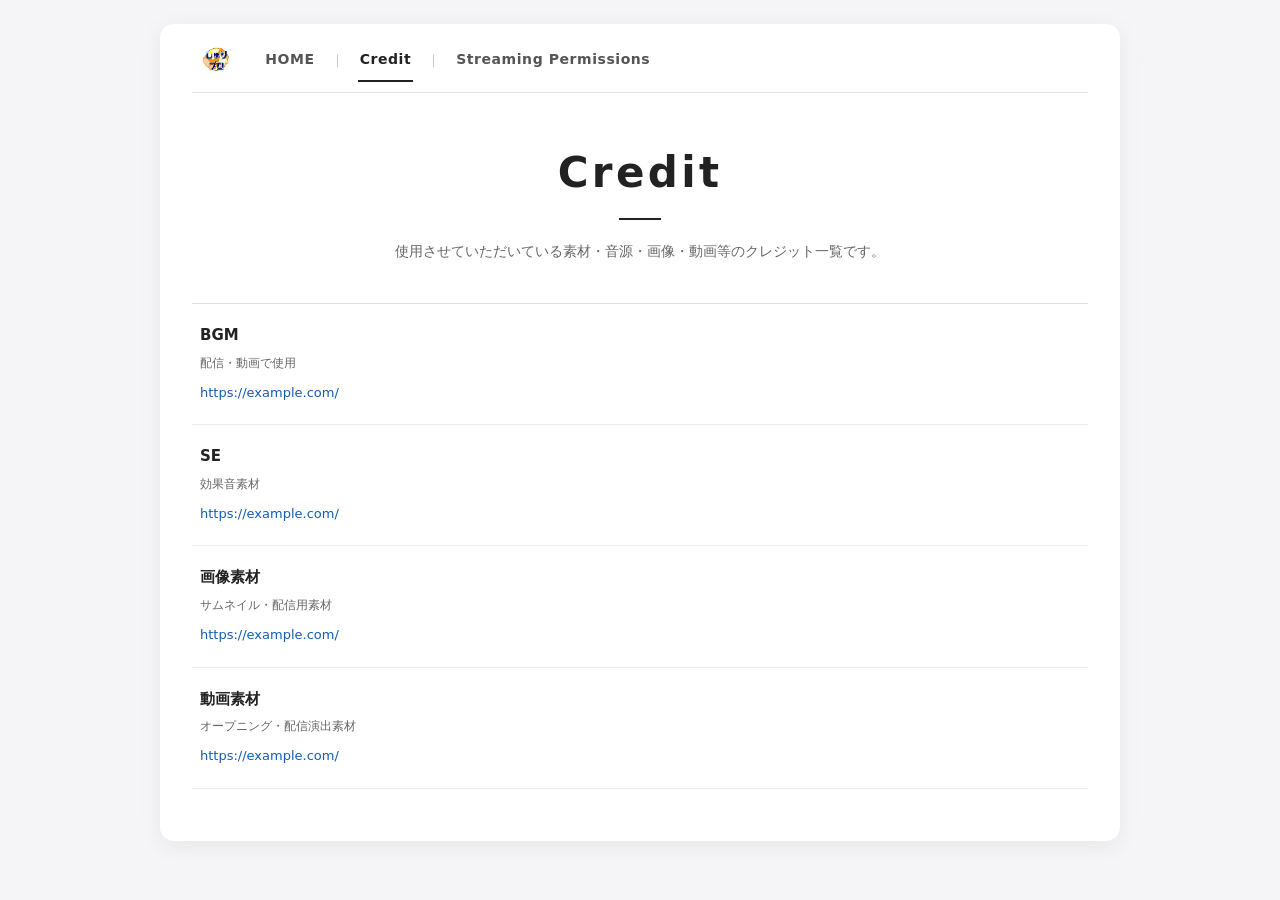
==== commit 0890d1d0: "Update credit.html" ====
--- a/credit.html
+++ b/credit.html
@@ -9,11 +9,11 @@
     content="width=device-width, initial-scale=1.0"
   >
 
-  <title>HOME｜しゅりプロ</title>
+  <title>Credit｜しゅりプロ</title>
 
   <meta
     name="description"
-    content="しゅりプロが利用している素材のクレジット情報や、配信許諾をいただいた作品・企業様の情報を掲載しています。"
+    content="しゅりプロが利用しているBGM・SE・画像・動画素材などのクレジット情報一覧です。"
   >
 
   <link
@@ -39,7 +39,6 @@
           src="./images/shuripro_logo.png"
           alt="しゅりプロ"
           class="site-logo"
-          style="height:28px;"
         >
       </a>
 
@@ -51,30 +50,24 @@
 
         <a
           href="./index.html"
-          class="nav-link active"
-          aria-current="page"
+          class="nav-link"
         >
           HOME
         </a>
 
-        <span
-          class="nav-separator"
-          aria-hidden="true"
-        >
+        <span class="nav-separator">
           ｜
         </span>
 
         <a
           href="./credit.html"
-          class="nav-link"
+          class="nav-link active"
+          aria-current="page"
         >
           Credit
         </a>
 
-        <span
-          class="nav-separator"
-          aria-hidden="true"
-        >
+        <span class="nav-separator">
           ｜
         </span>
 
@@ -93,73 +86,94 @@
     <main class="main-content fade-in">
 
       <h1 class="page-title">
-        HOME
+        Credit
       </h1>
 
-      <div class="intro-box">
+      <p class="page-subtitle">
+        使用させていただいている素材・音源・画像・動画等のクレジット一覧です。
+      </p>
 
-        <p class="lead">
-          本サイトでは、弊社所属クリエイター・しゅりプロ公式アカウントが各プラットフォームにて<br>
-          画像・動画の投稿・ライブ配信において使用させていただいた<br>
-          <br>
-          ⋄ BGM／SE／画像素材／動画素材のクレジット情報<br>
-          ⋄ 配信許諾をいただいた作品・企業様の情報<br>
-          <br>
-          の各情報掲載を目的としております。
-        </p>
+      <section class="content-section">
 
-        <p class="note">
-          ※ 本一覧は「制作・配布している素材」ではなく、「利用している外部素材のクレジット管理」および<br>
-          「配信許諾情報の管理」を目的としています。<br>
-          ※ 本一覧には現在利用中の素材だけでなく、今後の利用を検討している素材も一部含まれています。
-        </p>
+        <div class="credit-list">
 
-      </div>
+          <!-- BGM -->
+          <article class="credit-item">
 
-      <section class="home-menu">
+            <h3>BGM</h3>
 
-        <a
-          href="./credit.html"
-          class="menu-card"
-        >
-          <span class="menu-card-en">
-            Credit
-          </span>
+            <p class="item-description">
+              配信・動画で使用
+            </p>
 
-          <span class="menu-card-ja">
-            使用素材クレジット一覧
-          </span>
+            <a
+              href="https://example.com/"
+              target="_blank"
+              rel="noopener noreferrer"
+            >
+              https://example.com/
+            </a>
 
-          <span
-            class="menu-card-arrow"
-            aria-hidden="true"
-          >
-            →
-          </span>
+          </article>
 
-        </a>
+          <!-- SE -->
+          <article class="credit-item">
 
-        <a
-          href="./permissions.html"
-          class="menu-card"
-        >
+            <h3>SE</h3>
 
-          <span class="menu-card-en">
-            Streaming Permissions
-          </span>
+            <p class="item-description">
+              効果音素材
+            </p>
 
-          <span class="menu-card-ja">
-            配信許諾をいただいた作品・企業様
-          </span>
+            <a
+              href="https://example.com/"
+              target="_blank"
+              rel="noopener noreferrer"
+            >
+              https://example.com/
+            </a>
 
-          <span
-            class="menu-card-arrow"
-            aria-hidden="true"
-          >
-            →
-          </span>
+          </article>
 
-        </a>
+          <!-- 画像素材 -->
+          <article class="credit-item">
+
+            <h3>画像素材</h3>
+
+            <p class="item-description">
+              サムネイル・配信用素材
+            </p>
+
+            <a
+              href="https://example.com/"
+              target="_blank"
+              rel="noopener noreferrer"
+            >
+              https://example.com/
+            </a>
+
+          </article>
+
+          <!-- 動画素材 -->
+          <article class="credit-item">
+
+            <h3>動画素材</h3>
+
+            <p class="item-description">
+              オープニング・配信演出素材
+            </p>
+
+            <a
+              href="https://example.com/"
+              target="_blank"
+              rel="noopener noreferrer"
+            >
+              https://example.com/
+            </a>
+
+          </article>
+
+        </div>
 
       </section>
 
--- a/style.css
+++ b/style.css
@@ -98,7 +98,7 @@
   display: block;
   width: auto;
   max-width: none;
-  height: 28px;
+  height: 32px;
   margin: 0;
   object-fit: contain;
 }
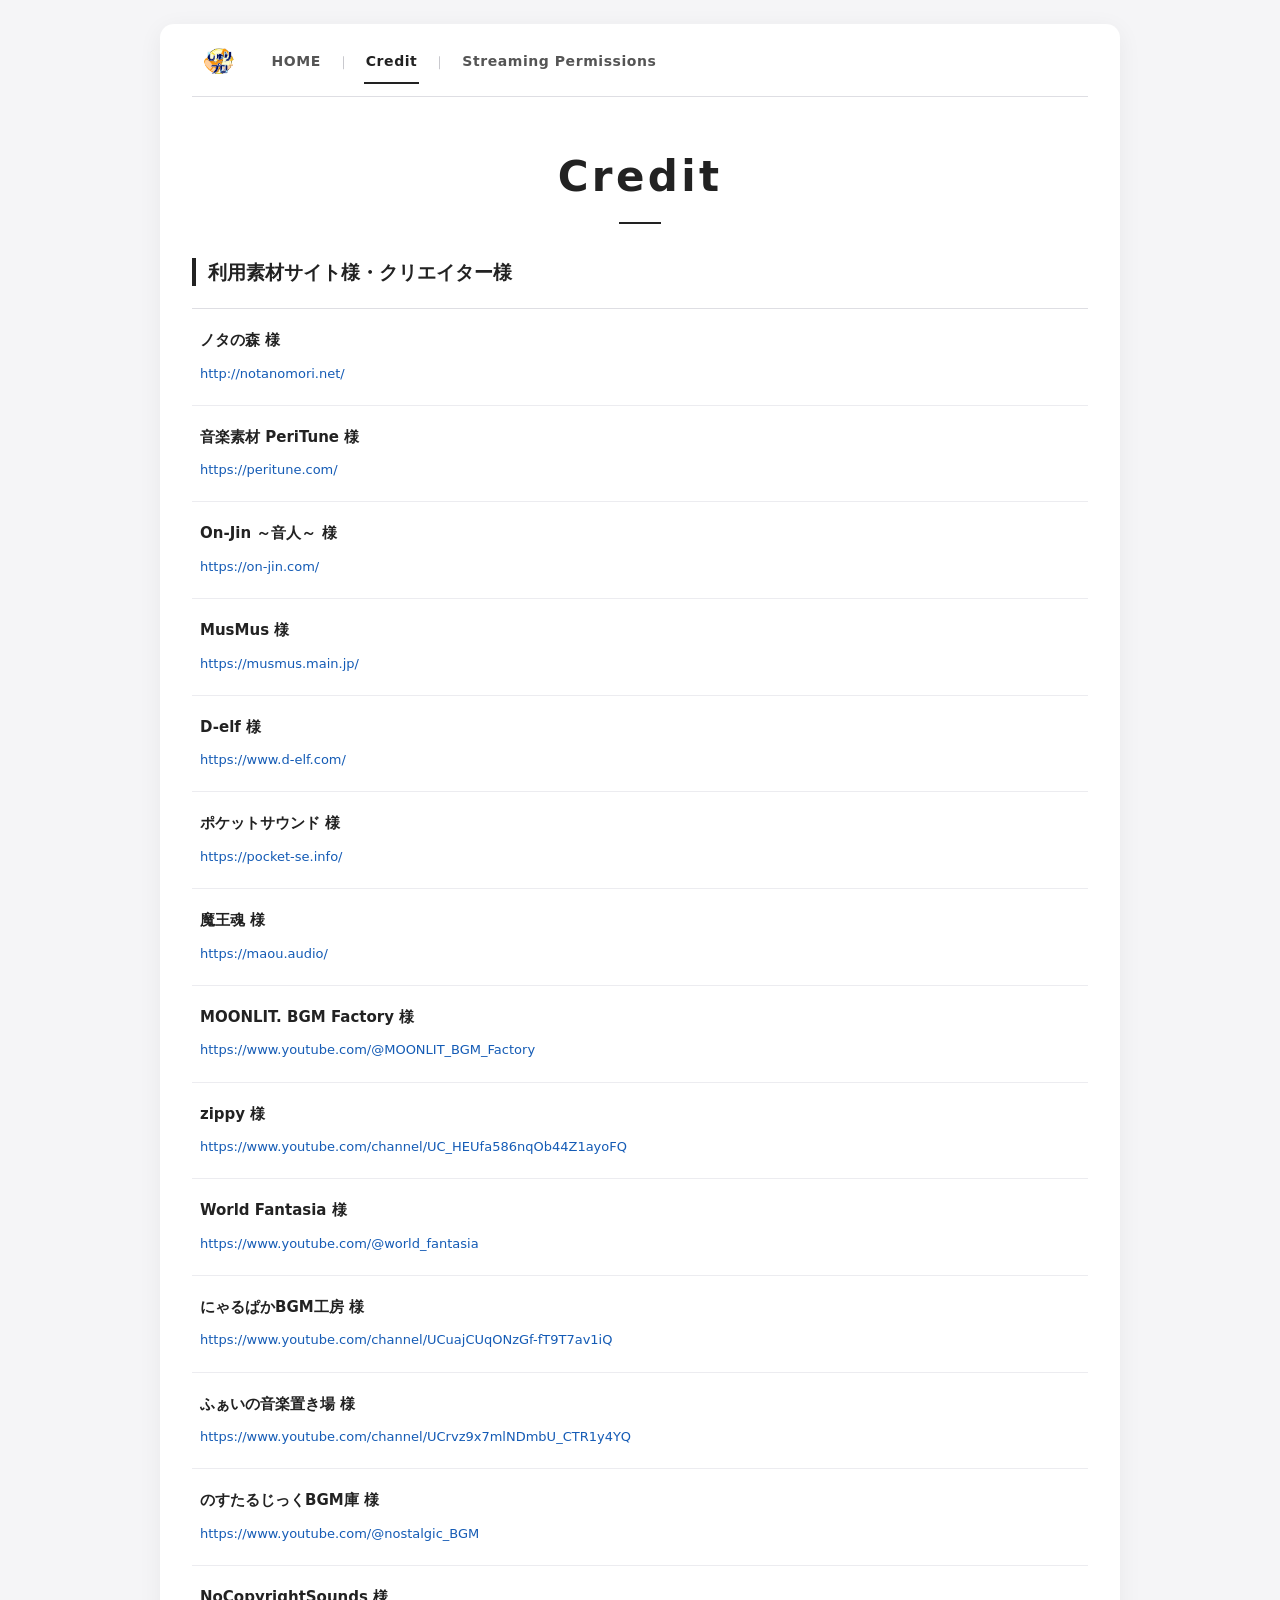
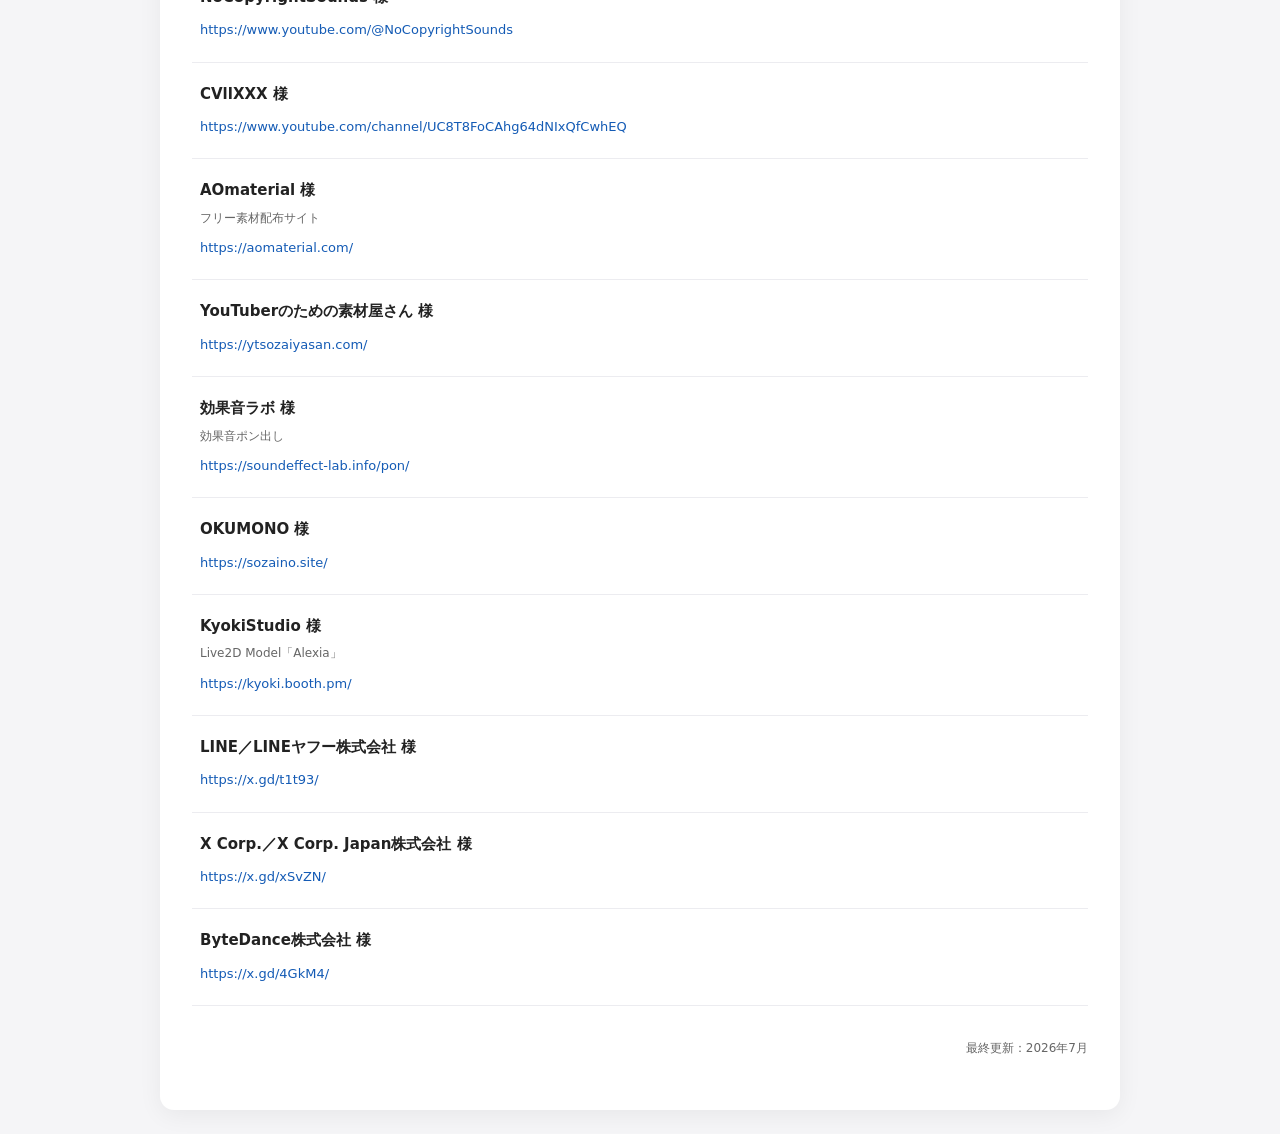
==== commit 8d0fff5d: "Update credit.html" ====
--- a/credit.html
+++ b/credit.html
@@ -13,7 +13,7 @@
 
   <meta
     name="description"
-    content="しゅりプロが利用しているBGM・SE・画像・動画素材などのクレジット情報一覧です。"
+    content="しゅりプロが利用しているBGM、効果音、画像、動画素材等のクレジット一覧です。"
   >
 
   <link
@@ -29,7 +29,7 @@
     <!-- ヘッダー -->
     <header class="site-header">
 
-      <!-- ロゴ -->
+      <!-- 事務所ロゴ -->
       <a
         href="./index.html"
         class="logo-link"
@@ -47,7 +47,6 @@
         class="global-nav"
         aria-label="メインメニュー"
       >
-
         <a
           href="./index.html"
           class="nav-link"
@@ -55,21 +54,16 @@
           HOME
         </a>
 
-        <span class="nav-separator">
-          ｜
-        </span>
+        <span class="nav-separator">｜</span>
 
         <a
           href="./credit.html"
           class="nav-link active"
-          aria-current="page"
         >
           Credit
         </a>
 
-        <span class="nav-separator">
-          ｜
-        </span>
+        <span class="nav-separator">｜</span>
 
         <a
           href="./permissions.html"
@@ -77,106 +71,319 @@
         >
           Streaming Permissions
         </a>
-
       </nav>
 
     </header>
 
-    <!-- メイン -->
+    <!-- メインコンテンツ -->
     <main class="main-content fade-in">
 
-      <h1 class="page-title">
-        Credit
-      </h1>
-
-      <p class="page-subtitle">
-        使用させていただいている素材・音源・画像・動画等のクレジット一覧です。
+      <h1 class="page-title">Credit</h1>
+
+      <section class="content-section">
+
+        <h2 class="section-title">
+          利用素材サイト様・クリエイター様
+        </h2>
+
+        <div class="credit-list">
+
+          <article class="credit-item">
+            <h3>ノタの森 様</h3>
+
+            <a
+              href="http://notanomori.net/"
+              target="_blank"
+              rel="noopener noreferrer"
+            >
+              http://notanomori.net/
+            </a>
+          </article>
+
+          <article class="credit-item">
+            <h3>音楽素材 PeriTune 様</h3>
+
+            <a
+              href="https://peritune.com/"
+              target="_blank"
+              rel="noopener noreferrer"
+            >
+              https://peritune.com/
+            </a>
+          </article>
+
+          <article class="credit-item">
+            <h3>On-Jin ～音人～ 様</h3>
+
+            <a
+              href="https://on-jin.com/"
+              target="_blank"
+              rel="noopener noreferrer"
+            >
+              https://on-jin.com/
+            </a>
+          </article>
+
+          <article class="credit-item">
+            <h3>MusMus 様</h3>
+
+            <a
+              href="https://musmus.main.jp/"
+              target="_blank"
+              rel="noopener noreferrer"
+            >
+              https://musmus.main.jp/
+            </a>
+          </article>
+
+          <article class="credit-item">
+            <h3>D-elf 様</h3>
+
+            <a
+              href="https://www.d-elf.com/"
+              target="_blank"
+              rel="noopener noreferrer"
+            >
+              https://www.d-elf.com/
+            </a>
+          </article>
+
+          <article class="credit-item">
+            <h3>ポケットサウンド 様</h3>
+
+            <a
+              href="https://pocket-se.info/"
+              target="_blank"
+              rel="noopener noreferrer"
+            >
+              https://pocket-se.info/
+            </a>
+          </article>
+
+          <article class="credit-item">
+            <h3>魔王魂 様</h3>
+
+            <a
+              href="https://maou.audio/"
+              target="_blank"
+              rel="noopener noreferrer"
+            >
+              https://maou.audio/
+            </a>
+          </article>
+
+          <article class="credit-item">
+            <h3>MOONLIT. BGM Factory 様</h3>
+
+            <a
+              href="https://www.youtube.com/@MOONLIT_BGM_Factory"
+              target="_blank"
+              rel="noopener noreferrer"
+            >
+              https://www.youtube.com/@MOONLIT_BGM_Factory
+            </a>
+          </article>
+
+          <article class="credit-item">
+            <h3>zippy 様</h3>
+
+            <a
+              href="https://www.youtube.com/channel/UC_HEUfa586nqOb44Z1ayoFQ"
+              target="_blank"
+              rel="noopener noreferrer"
+            >
+              https://www.youtube.com/channel/UC_HEUfa586nqOb44Z1ayoFQ
+            </a>
+          </article>
+
+          <article class="credit-item">
+            <h3>World Fantasia 様</h3>
+
+            <a
+              href="https://www.youtube.com/@world_fantasia"
+              target="_blank"
+              rel="noopener noreferrer"
+            >
+              https://www.youtube.com/@world_fantasia
+            </a>
+          </article>
+
+          <article class="credit-item">
+            <h3>にゃるぱかBGM工房 様</h3>
+
+            <a
+              href="https://www.youtube.com/channel/UCuajCUqONzGf-fT9T7av1iQ"
+              target="_blank"
+              rel="noopener noreferrer"
+            >
+              https://www.youtube.com/channel/UCuajCUqONzGf-fT9T7av1iQ
+            </a>
+          </article>
+
+          <article class="credit-item">
+            <h3>ふぁいの音楽置き場 様</h3>
+
+            <a
+              href="https://www.youtube.com/channel/UCrvz9x7mlNDmbU_CTR1y4YQ"
+              target="_blank"
+              rel="noopener noreferrer"
+            >
+              https://www.youtube.com/channel/UCrvz9x7mlNDmbU_CTR1y4YQ
+            </a>
+          </article>
+
+          <article class="credit-item">
+            <h3>のすたるじっくBGM庫 様</h3>
+
+            <a
+              href="https://www.youtube.com/@nostalgic_BGM"
+              target="_blank"
+              rel="noopener noreferrer"
+            >
+              https://www.youtube.com/@nostalgic_BGM
+            </a>
+          </article>
+
+          <article class="credit-item">
+            <h3>NoCopyrightSounds 様</h3>
+
+            <a
+              href="https://www.youtube.com/@NoCopyrightSounds"
+              target="_blank"
+              rel="noopener noreferrer"
+            >
+              https://www.youtube.com/@NoCopyrightSounds
+            </a>
+          </article>
+
+          <article class="credit-item">
+            <h3>CVllXXX 様</h3>
+
+            <a
+              href="https://www.youtube.com/channel/UC8T8FoCAhg64dNIxQfCwhEQ"
+              target="_blank"
+              rel="noopener noreferrer"
+            >
+              https://www.youtube.com/channel/UC8T8FoCAhg64dNIxQfCwhEQ
+            </a>
+          </article>
+
+          <article class="credit-item">
+            <h3>AOmaterial 様</h3>
+
+            <p class="item-description">
+              フリー素材配布サイト
+            </p>
+
+            <a
+              href="https://aomaterial.com/"
+              target="_blank"
+              rel="noopener noreferrer"
+            >
+              https://aomaterial.com/
+            </a>
+          </article>
+
+          <article class="credit-item">
+            <h3>YouTuberのための素材屋さん 様</h3>
+
+            <a
+              href="https://ytsozaiyasan.com/"
+              target="_blank"
+              rel="noopener noreferrer"
+            >
+              https://ytsozaiyasan.com/
+            </a>
+          </article>
+
+          <article class="credit-item">
+            <h3>効果音ラボ 様</h3>
+
+            <p class="item-description">
+              効果音ポン出し
+            </p>
+
+            <a
+              href="https://soundeffect-lab.info/pon/"
+              target="_blank"
+              rel="noopener noreferrer"
+            >
+              https://soundeffect-lab.info/pon/
+            </a>
+          </article>
+
+          <article class="credit-item">
+            <h3>OKUMONO 様</h3>
+
+            <a
+              href="https://sozaino.site/"
+              target="_blank"
+              rel="noopener noreferrer"
+            >
+              https://sozaino.site/
+            </a>
+          </article>
+
+          <article class="credit-item">
+            <h3>KyokiStudio 様</h3>
+
+            <p class="item-description">
+              Live2D Model「Alexia」
+            </p>
+
+            <a
+              href="https://kyoki.booth.pm/"
+              target="_blank"
+              rel="noopener noreferrer"
+            >
+              https://kyoki.booth.pm/
+            </a>
+          </article>
+
+          <article class="credit-item">
+            <h3>LINE／LINEヤフー株式会社 様</h3>
+
+            <a
+              href="https://x.gd/t1t93/"
+              target="_blank"
+              rel="noopener noreferrer"
+            >
+              https://x.gd/t1t93/
+            </a>
+          </article>
+
+          <article class="credit-item">
+            <h3>X Corp.／X Corp. Japan株式会社 様</h3>
+
+            <a
+              href="https://x.gd/xSvZN/"
+              target="_blank"
+              rel="noopener noreferrer"
+            >
+              https://x.gd/xSvZN/
+            </a>
+          </article>
+
+          <article class="credit-item">
+            <h3>ByteDance株式会社 様</h3>
+
+            <a
+              href="https://x.gd/4GkM4/"
+              target="_blank"
+              rel="noopener noreferrer"
+            >
+              https://x.gd/4GkM4/
+            </a>
+          </article>
+
+        </div>
+
+      </section>
+
+      <p class="updated">
+        最終更新：2026年7月
       </p>
 
-      <section class="content-section">
-
-        <div class="credit-list">
-
-          <!-- BGM -->
-          <article class="credit-item">
-
-            <h3>BGM</h3>
-
-            <p class="item-description">
-              配信・動画で使用
-            </p>
-
-            <a
-              href="https://example.com/"
-              target="_blank"
-              rel="noopener noreferrer"
-            >
-              https://example.com/
-            </a>
-
-          </article>
-
-          <!-- SE -->
-          <article class="credit-item">
-
-            <h3>SE</h3>
-
-            <p class="item-description">
-              効果音素材
-            </p>
-
-            <a
-              href="https://example.com/"
-              target="_blank"
-              rel="noopener noreferrer"
-            >
-              https://example.com/
-            </a>
-
-          </article>
-
-          <!-- 画像素材 -->
-          <article class="credit-item">
-
-            <h3>画像素材</h3>
-
-            <p class="item-description">
-              サムネイル・配信用素材
-            </p>
-
-            <a
-              href="https://example.com/"
-              target="_blank"
-              rel="noopener noreferrer"
-            >
-              https://example.com/
-            </a>
-
-          </article>
-
-          <!-- 動画素材 -->
-          <article class="credit-item">
-
-            <h3>動画素材</h3>
-
-            <p class="item-description">
-              オープニング・配信演出素材
-            </p>
-
-            <a
-              href="https://example.com/"
-              target="_blank"
-              rel="noopener noreferrer"
-            >
-              https://example.com/
-            </a>
-
-          </article>
-
-        </div>
-
-      </section>
-
     </main>
 
   </div>
--- a/style.css
+++ b/style.css
@@ -98,7 +98,7 @@
   display: block;
   width: auto;
   max-width: none;
-  height: 32px;
+  height: 36px;
   margin: 0;
   object-fit: contain;
 }
